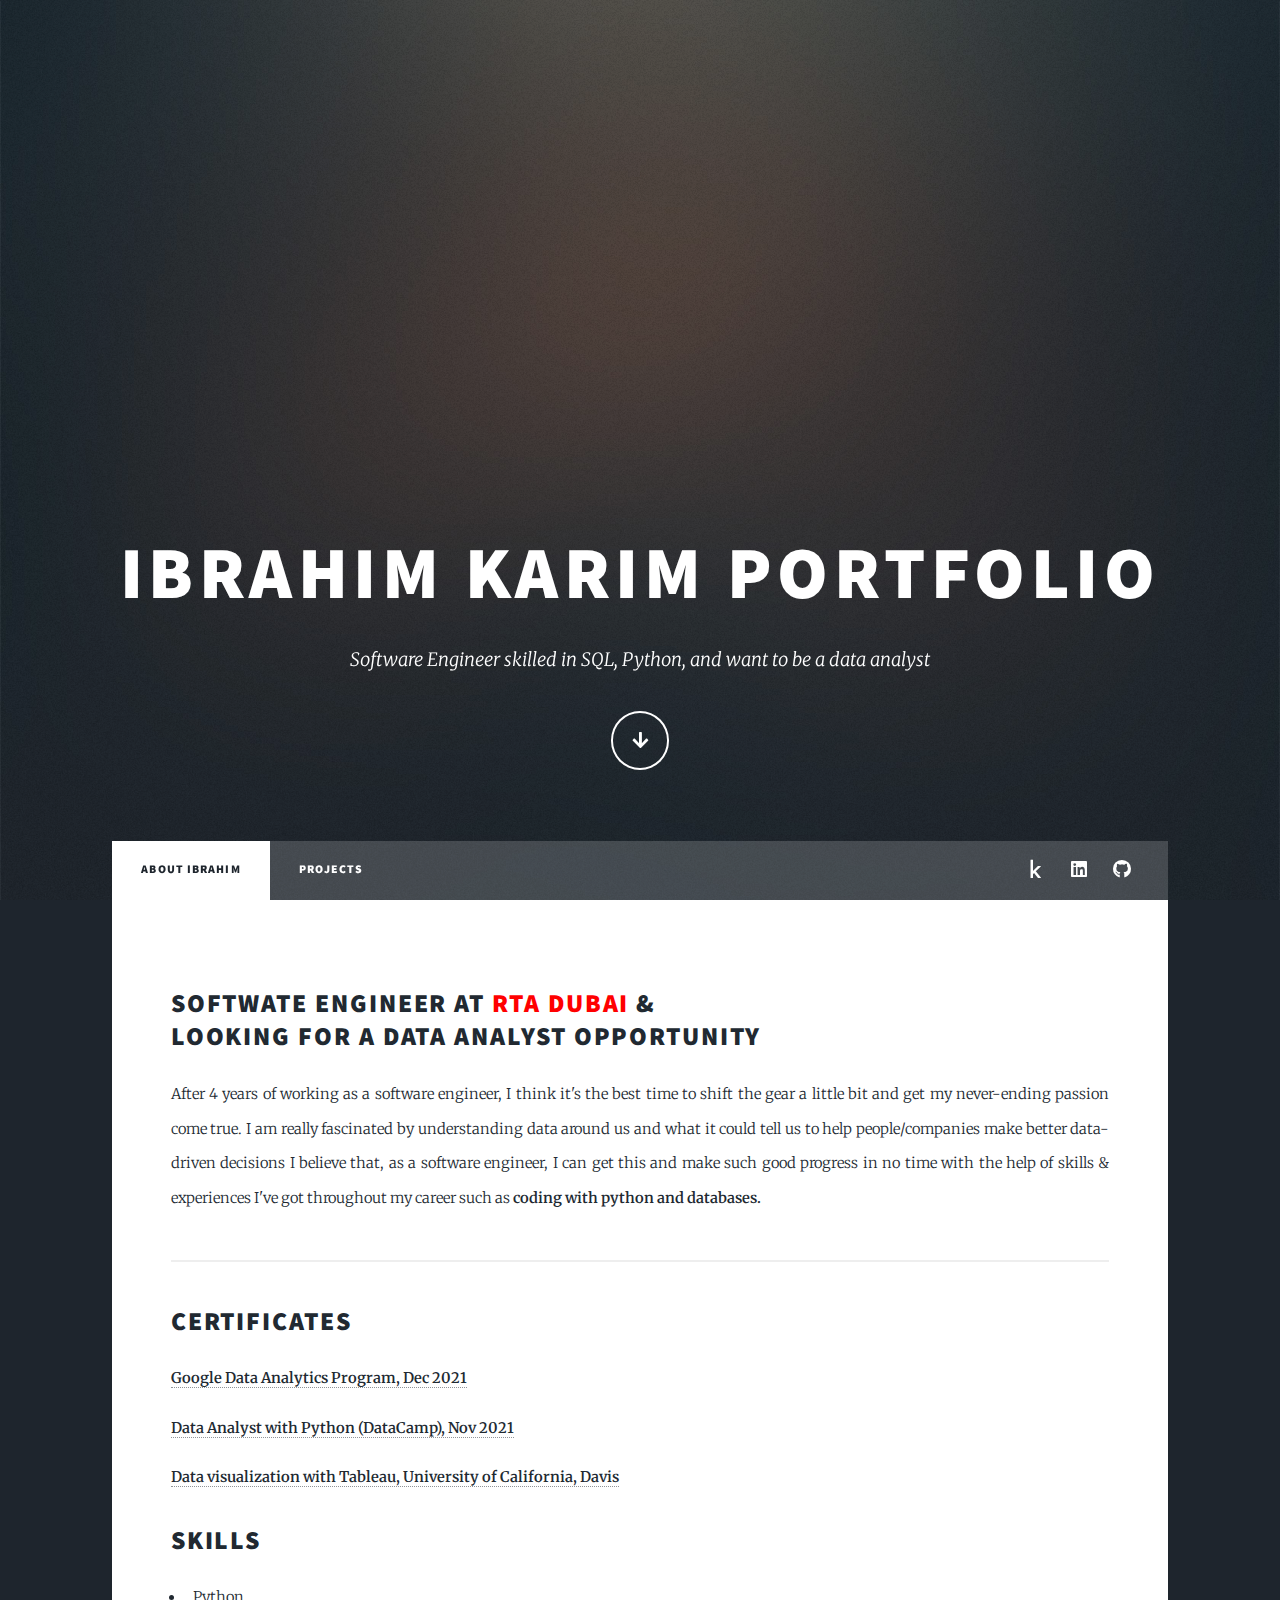
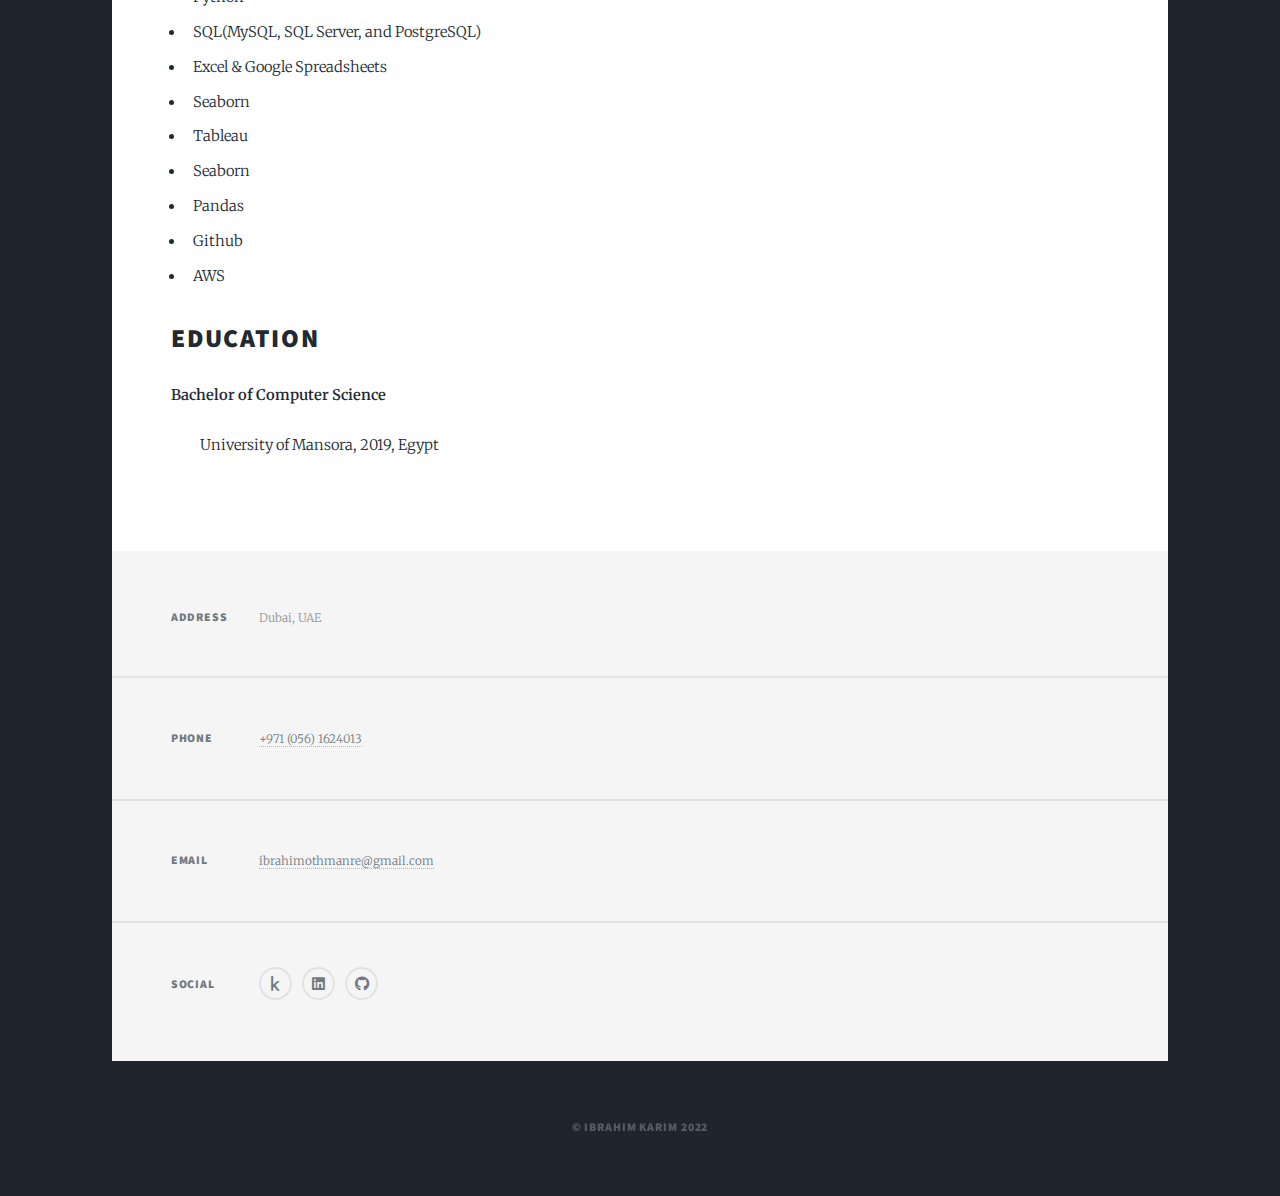
==== index.html @ af28c00c "Add files via upload" ====
<!DOCTYPE HTML>
<!--
	Massively by HTML5 UP
	html5up.net | @ajlkn
	Free for personal and commercial use under the CCA 3.0 license (html5up.net/license)
-->
<html>
	<head>
		<title>Ibrahim Karim Data Analyst</title>
		<meta charset="utf-8" />
		<meta name="viewport" content="width=device-width, initial-scale=1, user-scalable=no" />
		<link rel="stylesheet" href="assets/css/main.css" />
		<noscript><link rel="stylesheet" href="assets/css/noscript.css" /></noscript>
	</head>
	<body class="is-preload">

		<!-- Wrapper -->
			<div id="wrapper" class="fade-in">
				<!-- Intro -->
				<div id="intro">
					<h1>Ibrahim Karim Portfolio<br />
					</h1>
					<p>Software Engineer skilled in SQL, Python, and want to be a data analyst</p>
					<ul class="actions">
						<li><a href="#header" class="button icon solid solo fa-arrow-down scrolly">Continue</a></li>
					</ul>
				</div>
				<!-- Header -->
				<header id="header">
					<a href="index.html" class="logo">Ibrahim Karim Portfolio</a>
				</header>

				<!-- Nav -->
					<nav id="nav">
						<ul class="links">
							<li class="active"><a href="index.html">About Ibrahim</a></li>
							<li><a href="elements.html">Projects</a></li>
						</ul>
						<ul class="icons">
							<li><a href="https://www.kaggle.com/ibrahimothman/code" class="icon brands fa-kaggle" target="_blank"><span class="label">Kaggle</span></a></li>
							<li><a href="https://www.linkedin.com/in/ibrahim-karim-ibrahim" class="icon brands fa-linkedin" target="_blank"><span class="label">LinkedIn</span></a></li>
							<li><a href="https://www.github.com/ibrahimothman" class="icon brands fa-github" target="_blank"><span class="label">GitHub</span></a></li>
						</ul>
					</nav>

				<!-- Main -->
					<div id="main">

						<!-- Post -->
							<section class="post">
								<!-- <header class="major">
									<h1>Elements<br />
									Reference</h1>
								</header> -->

								<!-- Text stuff -->
									<h2>Softwate Engineer at <span style="color: red;">RTA Dubai</span> & <br/>looking for a data analyst opportunity</h2>
									<p>After 4 years of working as a software engineer, I think it's the best time to shift the gear a little bit and get my never-ending passion come true.
										I am really fascinated by understanding data around us and what it could tell us to help people/companies make better data-driven decisions
										I believe that, as a software engineer, I can get this and make such good progress in no time with the help of skills & experiences I've got throughout my career such as <b>coding with python and databases.</b></p>
									<hr />
									
									

								<!-- Lists -->
									<h2>Certificates</h2>
									<dl>
										<dt><a href="https://drive.google.com/file/d/14fw4VrXYaTwiymsh5HUPBWVeUcdtS1s3/view" target="_blanl"> Google Data Analytics Program, Dec 2021</a></dt>
										<!-- <dd>
											<p>Lorem ipsum dolor vestibulum ante ipsum primis in faucibus vestibulum. Blandit adipiscing eu felis iaculis volutpat ac adipiscing accumsan eu faucibus. Integer ac pellentesque praesent.</p>
										</dd> -->
										<dt><a href="https://drive.google.com/file/d/1yxGornVXGiUDwscvagWqGNbTj4uOHnWF/view" target="_blank">Data Analyst with Python (DataCamp), Nov 2021</a></dt>
										
										<dt><a href="https://www.coursera.org/account/accomplishments/specialization/9HDWVJTWFBWL" target="_blank">Data visualization with Tableau, University of California, Davis</a></dt>
										
									</dl>
									<h2>Skills</h2>
									<div class="row">
										<div class="col-6 col-12-small">

											<!-- <h3>Unordered</h3> -->
											<ul>
												<li>Python</li>
												<li>SQL(MySQL, SQL Server, and PostgreSQL)</li>
												<li>Excel & Google Spreadsheets</li>
												<li>Seaborn</li>
												<li>Tableau</li>
												<li>Seaborn</li>
												<li>Pandas</li>
												<li>Github</li>
												<li>AWS</li>

											</ul>

											<!-- <h3>Alternate</h3>
											<ul class="alt">
												<li>Dolor pulvinar etiam etiam.</li>
												<li>Sagittis adipiscing eleifend.</li>
												<li>Felis enim dolore viverra.</li>
												<li>Dolor pulvinar etiam etiam.</li>
											</ul> -->

										</div>
										<div class="col-6 col-12-small">

											<!-- <h3>Ordered</h3>
											<ol>
												<li>Dolor pulvinar etiam.</li>
												<li>Etiam vel felis at viverra.</li>
												<li>Felis enim feugiat magna.</li>
												<li>Etiam vel felis nullam.</li>
												<li>Felis enim et tempus.</li>
											</ol> -->

											<!-- <h3>Icons</h3>
											<ul class="icons">
												<li><a href="#" class="icon brands fa-twitter"><span class="label">Twitter</span></a></li>
												<li><a href="#" class="icon brands fa-facebook-f"><span class="label">Facebook</span></a></li>
												<li><a href="#" class="icon brands fa-instagram"><span class="label">Instagram</span></a></li>
												<li><a href="#" class="icon brands fa-github"><span class="label">Github</span></a></li>
												<li><a href="#" class="icon brands fa-dribbble"><span class="label">Dribbble</span></a></li>
											</ul>
											<ul class="icons alt">
												<li><a href="#" class="icon brands alt fa-twitter"><span class="label">Twitter</span></a></li>
												<li><a href="#" class="icon brands alt fa-facebook-f"><span class="label">Facebook</span></a></li>
												<li><a href="#" class="icon brands alt fa-instagram"><span class="label">Instagram</span></a></li>
												<li><a href="#" class="icon brands alt fa-github"><span class="label">Github</span></a></li>
												<li><a href="#" class="icon brands alt fa-dribbble"><span class="label">Dribbble</span></a></li>
											</ul> -->

										</div>
									</div>
									
									<h2>Education</h2>
									<dl>
										<dt>Bachelor of Computer Science</dt>
										<dd>
											<p>University of Mansora, 2019, Egypt</p>
										</dd>
										
										
									</dl>
									<!-- <h3>Actions</h3>
									<ul class="actions">
										<li><a href="#" class="button primary">Primary</a></li>
										<li><a href="#" class="button">Default</a></li>
									</ul>
									<ul class="actions small">
										<li><a href="#" class="button primary small">Small</a></li>
										<li><a href="#" class="button small">Small</a></li>
									</ul> -->
									<!-- <div class="row">
										<div class="col-6 col-12-small">
											<ul class="actions stacked">
												<li><a href="#" class="button primary">Default</a></li>
												<li><a href="#" class="button">Default</a></li>
											</ul>
										</div>
										<div class="col-6 col-12-small">
											<ul class="actions stacked">
												<li><a href="#" class="button primary small">Small</a></li>
												<li><a href="#" class="button small">Small</a></li>
											</ul>
										</div>
									</div> -->
									<!-- <div class="row">
										<div class="col-6 col-12-small">
											<ul class="actions stacked">
												<li><a href="#" class="button primary fit">Default</a></li>
												<li><a href="#" class="button fit">Default</a></li>
											</ul>
										</div>
										<div class="col-6 col-12-small">
											<ul class="actions stacked">
												<li><a href="#" class="button primary small fit">Small</a></li>
												<li><a href="#" class="button small fit">Small</a></li>
											</ul>
										</div>
									</div>

									<hr /> -->

								<!-- Blockquote -->
									<!-- <h2>Blockquote</h2>
									<blockquote>Fringilla nisl. Donec accumsan interdum nisi, quis tincidunt felis sagittis eget tempus euismod. Vestibulum ante ipsum primis in faucibus vestibulum. Blandit adipiscing eu felis iaculis volutpat ac adipiscing accumsan faucibus. Vestibulum ante ipsum primis in faucibus vestibulum. Blandit adipiscing eu felis.</blockquote>

									<hr /> -->

								<!-- Table -->
									<!-- <h2>Table</h2>

									<h3>Default</h3>
									<div class="table-wrapper">
										<table>
											<thead>
												<tr>
													<th>Name</th>
													<th>Description</th>
													<th>Price</th>
												</tr>
											</thead>
											<tbody>
												<tr>
													<td>Item 1</td>
													<td>Ante turpis integer aliquet porttitor.</td>
													<td>29.99</td>
												</tr>
												<tr>
													<td>Item 2</td>
													<td>Vis ac commodo adipiscing arcu aliquet.</td>
													<td>19.99</td>
												</tr>
												<tr>
													<td>Item 3</td>
													<td> Morbi faucibus arcu accumsan lorem.</td>
													<td>29.99</td>
												</tr>
												<tr>
													<td>Item 4</td>
													<td>Vitae integer tempus condimentum.</td>
													<td>19.99</td>
												</tr>
												<tr>
													<td>Item 5</td>
													<td>Ante turpis integer aliquet porttitor.</td>
													<td>29.99</td>
												</tr>
											</tbody>
											<tfoot>
												<tr>
													<td colspan="2"></td>
													<td>100.00</td>
												</tr>
											</tfoot>
										</table>
									</div> -->

									<!-- <h3>Alternate</h3>
									<div class="table-wrapper">
										<table class="alt">
											<thead>
												<tr>
													<th>Name</th>
													<th>Description</th>
													<th>Price</th>
												</tr>
											</thead>
											<tbody>
												<tr>
													<td>Item 1</td>
													<td>Ante turpis integer aliquet porttitor.</td>
													<td>29.99</td>
												</tr>
												<tr>
													<td>Item 2</td>
													<td>Vis ac commodo adipiscing arcu aliquet.</td>
													<td>19.99</td>
												</tr>
												<tr>
													<td>Item 3</td>
													<td> Morbi faucibus arcu accumsan lorem.</td>
													<td>29.99</td>
												</tr>
												<tr>
													<td>Item 4</td>
													<td>Vitae integer tempus condimentum.</td>
													<td>19.99</td>
												</tr>
												<tr>
													<td>Item 5</td>
													<td>Ante turpis integer aliquet porttitor.</td>
													<td>29.99</td>
												</tr>
											</tbody>
											<tfoot>
												<tr>
													<td colspan="2"></td>
													<td>100.00</td>
												</tr>
											</tfoot>
										</table>
									</div>

									<hr /> -->

								<!-- Buttons -->
									<!-- <h2>Buttons</h2>
									<ul class="actions">
										<li><a href="#" class="button primary">Primary</a></li>
										<li><a href="#" class="button">Default</a></li>
									</ul>
									<ul class="actions">
										<li><a href="#" class="button primary large">Large</a></li>
										<li><a href="#" class="button">Default</a></li>
										<li><a href="#" class="button small">Small</a></li>
									</ul>
									<ul class="actions fit">
										<li><a href="#" class="button primary fit">Fit</a></li>
										<li><a href="#" class="button fit">Fit</a></li>
									</ul>
									<ul class="actions fit small">
										<li><a href="#" class="button primary fit small">Fit + Small</a></li>
										<li><a href="#" class="button fit small">Fit + Small</a></li>
									</ul>
									<ul class="actions">
										<li><a href="#" class="button primary icon solid fa-search">Icon</a></li>
										<li><a href="#" class="button icon solid fa-download">Icon</a></li>
									</ul>
									<ul class="actions">
										<li><span class="button primary disabled">Primary</span></li>
										<li><span class="button disabled">Default</span></li>
									</ul>

									<hr /> -->

								<!-- Box -->
									<!-- <h2>Box</h2>
									<div class="box">
										<p>Felis sagittis eget tempus primis in faucibus vestibulum. Blandit adipiscing eu felis iaculis volutpat ac adipiscing accumsan eu faucibus. Integer ac pellentesque praesent tincidunt felis sagittis eget. tempus euismod. Magna sed etiam ante ipsum primis in faucibus vestibulum. Blandit adipiscing eu ipsum primis in faucibus vestibulum. Blandit adipiscing eu felis iaculis volutpat ac adipiscing accumsan eu faucibus lorem ipsum dolor sit amet nullam. Integer ac pellentesque praesent tincidunt felis sagittis eget. tempus euismod. Vestibulum ante ipsum primis sagittis eget. tempus euismod. Vestibulum ante ipsum primis in faucibus vestibulum. Blandit adipiscing eu felis iaculis volutpat ac adipiscing accumsan eu faucibus. Integer ac pellentesque praesent tincidunt felis sagittis eget. tempus euismod. Vestibulum ante ipsum primis in faucibus vestibulum. Blandit adipiscing eu felis iaculis volutpat ac adipiscing accumsan eu faucibus. Integer ac pellentesque praesent. Vestibulum ante ipsum primis in faucibus magna blandit adipiscing eu felis iaculis volutpat lorem ipsum dolor.</p>
									</div>

									<hr /> -->

								<!-- Preformatted Code -->


							</section>

					</div>

				<!-- Footer -->
				<footer id="footer">
						
					<section class="split contact">
						<section class="alt">
							<h3>Address</h3>
							<p>Dubai, UAE<br />
							</p>
						</section>
						<section>
							<h3>Phone</h3>
							<p><a href="tel:+9710561624013">+971 (056) 1624013</a></p>
						</section>
						<section>
							<h3>Email</h3>
							<p><a href="mailto:ibrahimothmanre@gmail.com">ibrahimothmanre@gmail.com</a></p>
						</section>
						<section>
							<h3>Social</h3>
							<ul class="icons alt">
								<li><a href="https://www.kaggle.com/ibrahimothman/code" class="icon brands alt fa-kaggle" target="_blank"><span class="label">Kaggle</span></a></li>
								<li><a href="https://www.linkedin.com/in/ibrahim-karim-ibrahim" class="icon brands alt fa-linkedin" target="_blank"><span class="label">LinkedIn</span></a></li>
								<li><a href="https://www.github.com/ibrahimothman" class="icon brands alt fa-github" target="_blank"><span class="label">GitHub</span></a></li>
							
							</ul>
						</section>
					</section>
				</footer>

				<!-- Copyright -->
				<div id="copyright">
					<ul><li>&copy; Ibrahim Karim 2022</li></ul>
				</div>

			</div>

		<!-- Scripts -->
		<script src="assets/js/jquery.min.js"></script>
		<script src="assets/js/jquery.scrollex.min.js"></script>
		<script src="assets/js/jquery.scrolly.min.js"></script>
		<script src="assets/js/browser.min.js"></script>
		<script src="assets/js/breakpoints.min.js"></script>
		<script src="assets/js/util.js"></script>
		<script src="assets/js/main.js"></script>

	</body>
</html>
---- assets/css/main.css ----
@import url(fontawesome-all.min.css);
@import url("https://fonts.googleapis.com/css?family=Merriweather:300,700,300italic,700italic|Source+Sans+Pro:900");

/*
	Massively by HTML5 UP
	html5up.net | @ajlkn
	Free for personal and commercial use under the CCA 3.0 license (html5up.net/license)
*/

html, body, div, span, applet, object,
iframe, h1, h2, h3, h4, h5, h6, p, blockquote,
pre, a, abbr, acronym, address, big, cite,
code, del, dfn, em, img, ins, kbd, q, s, samp,
small, strike, strong, sub, sup, tt, var, b,
u, i, center, dl, dt, dd, ol, ul, li, fieldset,
form, label, legend, table, caption, tbody,
tfoot, thead, tr, th, td, article, aside,
canvas, details, embed, figure, figcaption,
footer, header, hgroup, menu, nav, output, ruby,
section, summary, time, mark, audio, video {
	margin: 0;
	padding: 0;
	border: 0;
	font-size: 100%;
	font: inherit;
	vertical-align: baseline;}

article, aside, details, figcaption, figure,
footer, header, hgroup, menu, nav, section {
	display: block;}

body {
	line-height: 1;
}

ol, ul {
	list-style: none;
}

blockquote, q {
	quotes: none;
}

	blockquote:before, blockquote:after, q:before, q:after {
		content: '';
		content: none;
	}

table {
	border-collapse: collapse;
	border-spacing: 0;
}

body {
	-webkit-text-size-adjust: none;
}

mark {
	background-color: transparent;
	color: inherit;
}

input::-moz-focus-inner {
	border: 0;
	padding: 0;
}

input, select, textarea {
	-moz-appearance: none;
	-webkit-appearance: none;
	-ms-appearance: none;
	appearance: none;
}

/* Basic */

	@-ms-viewport {
		width: device-width;
	}

	body {
		-ms-overflow-style: scrollbar;
	}

	@media screen and (max-width: 480px) {

		html, body {
			min-width: 320px;
		}

	}

	html {
		box-sizing: border-box;
	}

	*, *:before, *:after {
		box-sizing: inherit;
	}

	body {
		background-color: #1e252d;
	}

		body.is-preload *, body.is-preload *:before, body.is-preload *:after {
			-moz-animation: none !important;
			-webkit-animation: none !important;
			-ms-animation: none !important;
			animation: none !important;
			-moz-transition: none !important;
			-webkit-transition: none !important;
			-ms-transition: none !important;
			transition: none !important;
		}

/* Type */

	html {
		font-size: 16pt;
	}

		@media screen and (max-width: 1680px) {

			html {
				font-size: 12pt;
			}

		}

		@media screen and (max-width: 1280px) {

			html {
				font-size: 11pt;
			}

		}

		@media screen and (max-width: 360px) {

			html {
				font-size: 10pt;
			}

		}

	body {
		color: #212931;
	}

	body, input, select, textarea {
		font-family: "Merriweather", Georgia, serif;
		font-weight: 300;
		font-size: 1rem;
		line-height: 2.375;
	}

	a {
		-moz-transition: color 0.2s ease-in-out, background-color 0.2s ease-in-out, border-color 0.2s ease-in-out, box-shadow 0.2s ease-in-out;
		-webkit-transition: color 0.2s ease-in-out, background-color 0.2s ease-in-out, border-color 0.2s ease-in-out, box-shadow 0.2s ease-in-out;
		-ms-transition: color 0.2s ease-in-out, background-color 0.2s ease-in-out, border-color 0.2s ease-in-out, box-shadow 0.2s ease-in-out;
		transition: color 0.2s ease-in-out, background-color 0.2s ease-in-out, border-color 0.2s ease-in-out, box-shadow 0.2s ease-in-out;
		border-bottom: dotted 1px;
		text-decoration: none;
	}

		a:hover {
			border-bottom-color: transparent;
		}

	strong, b {
		font-weight: 600;
	}

	em, i {
		font-style: italic;
	}

	p {
		text-align: justify;
		margin: 0 0 2rem 0;
	}

	h1, h2, h3, h4, h5, h6 {
		font-family: "Source Sans Pro", Helvetica, sans-serif;
		font-weight: 900;
		line-height: 1.5;
		letter-spacing: 0.075em;
		text-transform: uppercase;
		margin: 0 0 1rem 0;
	}

		h1 a, h2 a, h3 a, h4 a, h5 a, h6 a {
			border-bottom: 0;
			color: inherit;
			text-decoration: none;
		}

	h1 {
		font-size: 4rem;
		line-height: 1.1;
		margin: 0 0 2rem 0;
	}

	h2 {
		font-size: 1.75rem;
		line-height: 1.3;
		margin: 0 0 1.5rem 0;
	}

	h3 {
		font-size: 1.25rem;
		margin: 0 0 1.5rem 0;
	}

	h4 {
		font-size: 1rem;
	}

	h5 {
		font-size: 0.9rem;
	}

	h6 {
		font-size: 0.8rem;
	}

	sub {
		font-size: 0.8rem;
		position: relative;
		top: 0.5rem;
	}

	sup {
		font-size: 0.8rem;
		position: relative;
		top: -0.5rem;
	}

	blockquote {
		border-left: solid 4px;
		font-style: italic;
		margin: 0 0 2rem 0;
		padding: 0.5rem 0 0.5rem 2rem;
	}

	code {
		border: solid 2px;
		font-family: "Courier New", monospace;
		font-size: 0.9rem;
		margin: 0 0.25rem;
		padding: 0.25rem 0.65rem;
	}

	pre {
		-webkit-overflow-scrolling: touch;
		font-family: "Courier New", monospace;
		font-size: 0.9rem;
		margin: 0 0 2rem 0;
	}

		pre code {
			display: block;
			line-height: 1.75;
			padding: 1rem 1.5rem;
			overflow-x: auto;
		}

	hr {
		border: 0;
		border-bottom: solid 2px;
		margin: 3rem 0;
	}

		hr.major {
			margin: 5rem 0;
		}

	.align-left {
		text-align: left;
	}

	.align-center {
		text-align: center;
	}

	.align-right {
		text-align: right;
	}

	input, select, textarea {
		color: #212931;
	}

	a {
		color: #212931;
		border-bottom-color: rgba(33, 41, 49, 0.5);
	}

		a:hover {
			border-bottom-color: transparent;
			color: #18bfef !important;
		}

	strong, b {
		color: #212931;
	}

	h1, h2, h3, h4, h5, h6 {
		color: #212931;
	}

	blockquote {
		border-left-color: #eeeeee;
	}

	code {
		background: rgba(220, 220, 220, 0.25);
		border-color: #eeeeee;
	}

	hr {
		border-bottom-color: #eeeeee;
	}

/* Row */

	.row {
		display: flex;
		flex-wrap: wrap;
		box-sizing: border-box;
		align-items: stretch;
	}

		.row > * {
			box-sizing: border-box;
		}

		.row.gtr-uniform > * > :last-child {
			margin-bottom: 0;
		}

		.row.aln-left {
			justify-content: flex-start;
		}

		.row.aln-center {
			justify-content: center;
		}

		.row.aln-right {
			justify-content: flex-end;
		}

		.row.aln-top {
			align-items: flex-start;
		}

		.row.aln-middle {
			align-items: center;
		}

		.row.aln-bottom {
			align-items: flex-end;
		}

		.row > .imp {
			order: -1;
		}

		.row > .col-1 {
			width: 8.33333%;
		}

		.row > .off-1 {
			margin-left: 8.33333%;
		}

		.row > .col-2 {
			width: 16.66667%;
		}

		.row > .off-2 {
			margin-left: 16.66667%;
		}

		.row > .col-3 {
			width: 25%;
		}

		.row > .off-3 {
			margin-left: 25%;
		}

		.row > .col-4 {
			width: 33.33333%;
		}

		.row > .off-4 {
			margin-left: 33.33333%;
		}

		.row > .col-5 {
			width: 41.66667%;
		}

		.row > .off-5 {
			margin-left: 41.66667%;
		}

		.row > .col-6 {
			width: 50%;
		}

		.row > .off-6 {
			margin-left: 50%;
		}

		.row > .col-7 {
			width: 58.33333%;
		}

		.row > .off-7 {
			margin-left: 58.33333%;
		}

		.row > .col-8 {
			width: 66.66667%;
		}

		.row > .off-8 {
			margin-left: 66.66667%;
		}

		.row > .col-9 {
			width: 75%;
		}

		.row > .off-9 {
			margin-left: 75%;
		}

		.row > .col-10 {
			width: 83.33333%;
		}

		.row > .off-10 {
			margin-left: 83.33333%;
		}

		.row > .col-11 {
			width: 91.66667%;
		}

		.row > .off-11 {
			margin-left: 91.66667%;
		}

		.row > .col-12 {
			width: 100%;
		}

		.row > .off-12 {
			margin-left: 100%;
		}

		.row.gtr-0 {
			margin-top: 0;
			margin-left: 0rem;
		}

			.row.gtr-0 > * {
				padding: 0 0 0 0rem;
			}

			.row.gtr-0.gtr-uniform {
				margin-top: 0rem;
			}

				.row.gtr-0.gtr-uniform > * {
					padding-top: 0rem;
				}

		.row.gtr-25 {
			margin-top: 0;
			margin-left: -0.375rem;
		}

			.row.gtr-25 > * {
				padding: 0 0 0 0.375rem;
			}

			.row.gtr-25.gtr-uniform {
				margin-top: -0.375rem;
			}

				.row.gtr-25.gtr-uniform > * {
					padding-top: 0.375rem;
				}

		.row.gtr-50 {
			margin-top: 0;
			margin-left: -0.75rem;
		}

			.row.gtr-50 > * {
				padding: 0 0 0 0.75rem;
			}

			.row.gtr-50.gtr-uniform {
				margin-top: -0.75rem;
			}

				.row.gtr-50.gtr-uniform > * {
					padding-top: 0.75rem;
				}

		.row {
			margin-top: 0;
			margin-left: -1.5rem;
		}

			.row > * {
				padding: 0 0 0 1.5rem;
			}

			.row.gtr-uniform {
				margin-top: -1.5rem;
			}

				.row.gtr-uniform > * {
					padding-top: 1.5rem;
				}

		.row.gtr-150 {
			margin-top: 0;
			margin-left: -2.25rem;
		}

			.row.gtr-150 > * {
				padding: 0 0 0 2.25rem;
			}

			.row.gtr-150.gtr-uniform {
				margin-top: -2.25rem;
			}

				.row.gtr-150.gtr-uniform > * {
					padding-top: 2.25rem;
				}

		.row.gtr-200 {
			margin-top: 0;
			margin-left: -3rem;
		}

			.row.gtr-200 > * {
				padding: 0 0 0 3rem;
			}

			.row.gtr-200.gtr-uniform {
				margin-top: -3rem;
			}

				.row.gtr-200.gtr-uniform > * {
					padding-top: 3rem;
				}

		@media screen and (max-width: 1680px) {

			.row {
				display: flex;
				flex-wrap: wrap;
				box-sizing: border-box;
				align-items: stretch;
			}

				.row > * {
					box-sizing: border-box;
				}

				.row.gtr-uniform > * > :last-child {
					margin-bottom: 0;
				}

				.row.aln-left {
					justify-content: flex-start;
				}

				.row.aln-center {
					justify-content: center;
				}

				.row.aln-right {
					justify-content: flex-end;
				}

				.row.aln-top {
					align-items: flex-start;
				}

				.row.aln-middle {
					align-items: center;
				}

				.row.aln-bottom {
					align-items: flex-end;
				}

				.row > .imp-xlarge {
					order: -1;
				}

				.row > .col-1-xlarge {
					width: 8.33333%;
				}

				.row > .off-1-xlarge {
					margin-left: 8.33333%;
				}

				.row > .col-2-xlarge {
					width: 16.66667%;
				}

				.row > .off-2-xlarge {
					margin-left: 16.66667%;
				}

				.row > .col-3-xlarge {
					width: 25%;
				}

				.row > .off-3-xlarge {
					margin-left: 25%;
				}

				.row > .col-4-xlarge {
					width: 33.33333%;
				}

				.row > .off-4-xlarge {
					margin-left: 33.33333%;
				}

				.row > .col-5-xlarge {
					width: 41.66667%;
				}

				.row > .off-5-xlarge {
					margin-left: 41.66667%;
				}

				.row > .col-6-xlarge {
					width: 50%;
				}

				.row > .off-6-xlarge {
					margin-left: 50%;
				}

				.row > .col-7-xlarge {
					width: 58.33333%;
				}

				.row > .off-7-xlarge {
					margin-left: 58.33333%;
				}

				.row > .col-8-xlarge {
					width: 66.66667%;
				}

				.row > .off-8-xlarge {
					margin-left: 66.66667%;
				}

				.row > .col-9-xlarge {
					width: 75%;
				}

				.row > .off-9-xlarge {
					margin-left: 75%;
				}

				.row > .col-10-xlarge {
					width: 83.33333%;
				}

				.row > .off-10-xlarge {
					margin-left: 83.33333%;
				}

				.row > .col-11-xlarge {
					width: 91.66667%;
				}

				.row > .off-11-xlarge {
					margin-left: 91.66667%;
				}

				.row > .col-12-xlarge {
					width: 100%;
				}

				.row > .off-12-xlarge {
					margin-left: 100%;
				}

				.row.gtr-0 {
					margin-top: 0;
					margin-left: 0rem;
				}

					.row.gtr-0 > * {
						padding: 0 0 0 0rem;
					}

					.row.gtr-0.gtr-uniform {
						margin-top: 0rem;
					}

						.row.gtr-0.gtr-uniform > * {
							padding-top: 0rem;
						}

				.row.gtr-25 {
					margin-top: 0;
					margin-left: -0.375rem;
				}

					.row.gtr-25 > * {
						padding: 0 0 0 0.375rem;
					}

					.row.gtr-25.gtr-uniform {
						margin-top: -0.375rem;
					}

						.row.gtr-25.gtr-uniform > * {
							padding-top: 0.375rem;
						}

				.row.gtr-50 {
					margin-top: 0;
					margin-left: -0.75rem;
				}

					.row.gtr-50 > * {
						padding: 0 0 0 0.75rem;
					}

					.row.gtr-50.gtr-uniform {
						margin-top: -0.75rem;
					}

						.row.gtr-50.gtr-uniform > * {
							padding-top: 0.75rem;
						}

				.row {
					margin-top: 0;
					margin-left: -1.5rem;
				}

					.row > * {
						padding: 0 0 0 1.5rem;
					}

					.row.gtr-uniform {
						margin-top: -1.5rem;
					}

						.row.gtr-uniform > * {
							padding-top: 1.5rem;
						}

				.row.gtr-150 {
					margin-top: 0;
					margin-left: -2.25rem;
				}

					.row.gtr-150 > * {
						padding: 0 0 0 2.25rem;
					}

					.row.gtr-150.gtr-uniform {
						margin-top: -2.25rem;
					}

						.row.gtr-150.gtr-uniform > * {
							padding-top: 2.25rem;
						}

				.row.gtr-200 {
					margin-top: 0;
					margin-left: -3rem;
				}

					.row.gtr-200 > * {
						padding: 0 0 0 3rem;
					}

					.row.gtr-200.gtr-uniform {
						margin-top: -3rem;
					}

						.row.gtr-200.gtr-uniform > * {
							padding-top: 3rem;
						}

		}

		@media screen and (max-width: 1280px) {

			.row {
				display: flex;
				flex-wrap: wrap;
				box-sizing: border-box;
				align-items: stretch;
			}

				.row > * {
					box-sizing: border-box;
				}

				.row.gtr-uniform > * > :last-child {
					margin-bottom: 0;
				}

				.row.aln-left {
					justify-content: flex-start;
				}

				.row.aln-center {
					justify-content: center;
				}

				.row.aln-right {
					justify-content: flex-end;
				}

				.row.aln-top {
					align-items: flex-start;
				}

				.row.aln-middle {
					align-items: center;
				}

				.row.aln-bottom {
					align-items: flex-end;
				}

				.row > .imp-large {
					order: -1;
				}

				.row > .col-1-large {
					width: 8.33333%;
				}

				.row > .off-1-large {
					margin-left: 8.33333%;
				}

				.row > .col-2-large {
					width: 16.66667%;
				}

				.row > .off-2-large {
					margin-left: 16.66667%;
				}

				.row > .col-3-large {
					width: 25%;
				}

				.row > .off-3-large {
					margin-left: 25%;
				}

				.row > .col-4-large {
					width: 33.33333%;
				}

				.row > .off-4-large {
					margin-left: 33.33333%;
				}

				.row > .col-5-large {
					width: 41.66667%;
				}

				.row > .off-5-large {
					margin-left: 41.66667%;
				}

				.row > .col-6-large {
					width: 50%;
				}

				.row > .off-6-large {
					margin-left: 50%;
				}

				.row > .col-7-large {
					width: 58.33333%;
				}

				.row > .off-7-large {
					margin-left: 58.33333%;
				}

				.row > .col-8-large {
					width: 66.66667%;
				}

				.row > .off-8-large {
					margin-left: 66.66667%;
				}

				.row > .col-9-large {
					width: 75%;
				}

				.row > .off-9-large {
					margin-left: 75%;
				}

				.row > .col-10-large {
					width: 83.33333%;
				}

				.row > .off-10-large {
					margin-left: 83.33333%;
				}

				.row > .col-11-large {
					width: 91.66667%;
				}

				.row > .off-11-large {
					margin-left: 91.66667%;
				}

				.row > .col-12-large {
					width: 100%;
				}

				.row > .off-12-large {
					margin-left: 100%;
				}

				.row.gtr-0 {
					margin-top: 0;
					margin-left: 0rem;
				}

					.row.gtr-0 > * {
						padding: 0 0 0 0rem;
					}

					.row.gtr-0.gtr-uniform {
						margin-top: 0rem;
					}

						.row.gtr-0.gtr-uniform > * {
							padding-top: 0rem;
						}

				.row.gtr-25 {
					margin-top: 0;
					margin-left: -0.375rem;
				}

					.row.gtr-25 > * {
						padding: 0 0 0 0.375rem;
					}

					.row.gtr-25.gtr-uniform {
						margin-top: -0.375rem;
					}

						.row.gtr-25.gtr-uniform > * {
							padding-top: 0.375rem;
						}

				.row.gtr-50 {
					margin-top: 0;
					margin-left: -0.75rem;
				}

					.row.gtr-50 > * {
						padding: 0 0 0 0.75rem;
					}

					.row.gtr-50.gtr-uniform {
						margin-top: -0.75rem;
					}

						.row.gtr-50.gtr-uniform > * {
							padding-top: 0.75rem;
						}

				.row {
					margin-top: 0;
					margin-left: -1.5rem;
				}

					.row > * {
						padding: 0 0 0 1.5rem;
					}

					.row.gtr-uniform {
						margin-top: -1.5rem;
					}

						.row.gtr-uniform > * {
							padding-top: 1.5rem;
						}

				.row.gtr-150 {
					margin-top: 0;
					margin-left: -2.25rem;
				}

					.row.gtr-150 > * {
						padding: 0 0 0 2.25rem;
					}

					.row.gtr-150.gtr-uniform {
						margin-top: -2.25rem;
					}

						.row.gtr-150.gtr-uniform > * {
							padding-top: 2.25rem;
						}

				.row.gtr-200 {
					margin-top: 0;
					margin-left: -3rem;
				}

					.row.gtr-200 > * {
						padding: 0 0 0 3rem;
					}

					.row.gtr-200.gtr-uniform {
						margin-top: -3rem;
					}

						.row.gtr-200.gtr-uniform > * {
							padding-top: 3rem;
						}

		}

		@media screen and (max-width: 980px) {

			.row {
				display: flex;
				flex-wrap: wrap;
				box-sizing: border-box;
				align-items: stretch;
			}

				.row > * {
					box-sizing: border-box;
				}

				.row.gtr-uniform > * > :last-child {
					margin-bottom: 0;
				}

				.row.aln-left {
					justify-content: flex-start;
				}

				.row.aln-center {
					justify-content: center;
				}

				.row.aln-right {
					justify-content: flex-end;
				}

				.row.aln-top {
					align-items: flex-start;
				}

				.row.aln-middle {
					align-items: center;
				}

				.row.aln-bottom {
					align-items: flex-end;
				}

				.row > .imp-medium {
					order: -1;
				}

				.row > .col-1-medium {
					width: 8.33333%;
				}

				.row > .off-1-medium {
					margin-left: 8.33333%;
				}

				.row > .col-2-medium {
					width: 16.66667%;
				}

				.row > .off-2-medium {
					margin-left: 16.66667%;
				}

				.row > .col-3-medium {
					width: 25%;
				}

				.row > .off-3-medium {
					margin-left: 25%;
				}

				.row > .col-4-medium {
					width: 33.33333%;
				}

				.row > .off-4-medium {
					margin-left: 33.33333%;
				}

				.row > .col-5-medium {
					width: 41.66667%;
				}

				.row > .off-5-medium {
					margin-left: 41.66667%;
				}

				.row > .col-6-medium {
					width: 50%;
				}

				.row > .off-6-medium {
					margin-left: 50%;
				}

				.row > .col-7-medium {
					width: 58.33333%;
				}

				.row > .off-7-medium {
					margin-left: 58.33333%;
				}

				.row > .col-8-medium {
					width: 66.66667%;
				}

				.row > .off-8-medium {
					margin-left: 66.66667%;
				}

				.row > .col-9-medium {
					width: 75%;
				}

				.row > .off-9-medium {
					margin-left: 75%;
				}

				.row > .col-10-medium {
					width: 83.33333%;
				}

				.row > .off-10-medium {
					margin-left: 83.33333%;
				}

				.row > .col-11-medium {
					width: 91.66667%;
				}

				.row > .off-11-medium {
					margin-left: 91.66667%;
				}

				.row > .col-12-medium {
					width: 100%;
				}

				.row > .off-12-medium {
					margin-left: 100%;
				}

				.row.gtr-0 {
					margin-top: 0;
					margin-left: 0rem;
				}

					.row.gtr-0 > * {
						padding: 0 0 0 0rem;
					}

					.row.gtr-0.gtr-uniform {
						margin-top: 0rem;
					}

						.row.gtr-0.gtr-uniform > * {
							padding-top: 0rem;
						}

				.row.gtr-25 {
					margin-top: 0;
					margin-left: -0.375rem;
				}

					.row.gtr-25 > * {
						padding: 0 0 0 0.375rem;
					}

					.row.gtr-25.gtr-uniform {
						margin-top: -0.375rem;
					}

						.row.gtr-25.gtr-uniform > * {
							padding-top: 0.375rem;
						}

				.row.gtr-50 {
					margin-top: 0;
					margin-left: -0.75rem;
				}

					.row.gtr-50 > * {
						padding: 0 0 0 0.75rem;
					}

					.row.gtr-50.gtr-uniform {
						margin-top: -0.75rem;
					}

						.row.gtr-50.gtr-uniform > * {
							padding-top: 0.75rem;
						}

				.row {
					margin-top: 0;
					margin-left: -1.5rem;
				}

					.row > * {
						padding: 0 0 0 1.5rem;
					}

					.row.gtr-uniform {
						margin-top: -1.5rem;
					}

						.row.gtr-uniform > * {
							padding-top: 1.5rem;
						}

				.row.gtr-150 {
					margin-top: 0;
					margin-left: -2.25rem;
				}

					.row.gtr-150 > * {
						padding: 0 0 0 2.25rem;
					}

					.row.gtr-150.gtr-uniform {
						margin-top: -2.25rem;
					}

						.row.gtr-150.gtr-uniform > * {
							padding-top: 2.25rem;
						}

				.row.gtr-200 {
					margin-top: 0;
					margin-left: -3rem;
				}

					.row.gtr-200 > * {
						padding: 0 0 0 3rem;
					}

					.row.gtr-200.gtr-uniform {
						margin-top: -3rem;
					}

						.row.gtr-200.gtr-uniform > * {
							padding-top: 3rem;
						}

		}

		@media screen and (max-width: 736px) {

			.row {
				display: flex;
				flex-wrap: wrap;
				box-sizing: border-box;
				align-items: stretch;
			}

				.row > * {
					box-sizing: border-box;
				}

				.row.gtr-uniform > * > :last-child {
					margin-bottom: 0;
				}

				.row.aln-left {
					justify-content: flex-start;
				}

				.row.aln-center {
					justify-content: center;
				}

				.row.aln-right {
					justify-content: flex-end;
				}

				.row.aln-top {
					align-items: flex-start;
				}

				.row.aln-middle {
					align-items: center;
				}

				.row.aln-bottom {
					align-items: flex-end;
				}

				.row > .imp-small {
					order: -1;
				}

				.row > .col-1-small {
					width: 8.33333%;
				}

				.row > .off-1-small {
					margin-left: 8.33333%;
				}

				.row > .col-2-small {
					width: 16.66667%;
				}

				.row > .off-2-small {
					margin-left: 16.66667%;
				}

				.row > .col-3-small {
					width: 25%;
				}

				.row > .off-3-small {
					margin-left: 25%;
				}

				.row > .col-4-small {
					width: 33.33333%;
				}

				.row > .off-4-small {
					margin-left: 33.33333%;
				}

				.row > .col-5-small {
					width: 41.66667%;
				}

				.row > .off-5-small {
					margin-left: 41.66667%;
				}

				.row > .col-6-small {
					width: 50%;
				}

				.row > .off-6-small {
					margin-left: 50%;
				}

				.row > .col-7-small {
					width: 58.33333%;
				}

				.row > .off-7-small {
					margin-left: 58.33333%;
				}

				.row > .col-8-small {
					width: 66.66667%;
				}

				.row > .off-8-small {
					margin-left: 66.66667%;
				}

				.row > .col-9-small {
					width: 75%;
				}

				.row > .off-9-small {
					margin-left: 75%;
				}

				.row > .col-10-small {
					width: 83.33333%;
				}

				.row > .off-10-small {
					margin-left: 83.33333%;
				}

				.row > .col-11-small {
					width: 91.66667%;
				}

				.row > .off-11-small {
					margin-left: 91.66667%;
				}

				.row > .col-12-small {
					width: 100%;
				}

				.row > .off-12-small {
					margin-left: 100%;
				}

				.row.gtr-0 {
					margin-top: 0;
					margin-left: 0rem;
				}

					.row.gtr-0 > * {
						padding: 0 0 0 0rem;
					}

					.row.gtr-0.gtr-uniform {
						margin-top: 0rem;
					}

						.row.gtr-0.gtr-uniform > * {
							padding-top: 0rem;
						}

				.row.gtr-25 {
					margin-top: 0;
					margin-left: -0.375rem;
				}

					.row.gtr-25 > * {
						padding: 0 0 0 0.375rem;
					}

					.row.gtr-25.gtr-uniform {
						margin-top: -0.375rem;
					}

						.row.gtr-25.gtr-uniform > * {
							padding-top: 0.375rem;
						}

				.row.gtr-50 {
					margin-top: 0;
					margin-left: -0.75rem;
				}

					.row.gtr-50 > * {
						padding: 0 0 0 0.75rem;
					}

					.row.gtr-50.gtr-uniform {
						margin-top: -0.75rem;
					}

						.row.gtr-50.gtr-uniform > * {
							padding-top: 0.75rem;
						}

				.row {
					margin-top: 0;
					margin-left: -1.5rem;
				}

					.row > * {
						padding: 0 0 0 1.5rem;
					}

					.row.gtr-uniform {
						margin-top: -1.5rem;
					}

						.row.gtr-uniform > * {
							padding-top: 1.5rem;
						}

				.row.gtr-150 {
					margin-top: 0;
					margin-left: -2.25rem;
				}

					.row.gtr-150 > * {
						padding: 0 0 0 2.25rem;
					}

					.row.gtr-150.gtr-uniform {
						margin-top: -2.25rem;
					}

						.row.gtr-150.gtr-uniform > * {
							padding-top: 2.25rem;
						}

				.row.gtr-200 {
					margin-top: 0;
					margin-left: -3rem;
				}

					.row.gtr-200 > * {
						padding: 0 0 0 3rem;
					}

					.row.gtr-200.gtr-uniform {
						margin-top: -3rem;
					}

						.row.gtr-200.gtr-uniform > * {
							padding-top: 3rem;
						}

		}

		@media screen and (max-width: 480px) {

			.row {
				display: flex;
				flex-wrap: wrap;
				box-sizing: border-box;
				align-items: stretch;
			}

				.row > * {
					box-sizing: border-box;
				}

				.row.gtr-uniform > * > :last-child {
					margin-bottom: 0;
				}

				.row.aln-left {
					justify-content: flex-start;
				}

				.row.aln-center {
					justify-content: center;
				}

				.row.aln-right {
					justify-content: flex-end;
				}

				.row.aln-top {
					align-items: flex-start;
				}

				.row.aln-middle {
					align-items: center;
				}

				.row.aln-bottom {
					align-items: flex-end;
				}

				.row > .imp-xsmall {
					order: -1;
				}

				.row > .col-1-xsmall {
					width: 8.33333%;
				}

				.row > .off-1-xsmall {
					margin-left: 8.33333%;
				}

				.row > .col-2-xsmall {
					width: 16.66667%;
				}

				.row > .off-2-xsmall {
					margin-left: 16.66667%;
				}

				.row > .col-3-xsmall {
					width: 25%;
				}

				.row > .off-3-xsmall {
					margin-left: 25%;
				}

				.row > .col-4-xsmall {
					width: 33.33333%;
				}

				.row > .off-4-xsmall {
					margin-left: 33.33333%;
				}

				.row > .col-5-xsmall {
					width: 41.66667%;
				}

				.row > .off-5-xsmall {
					margin-left: 41.66667%;
				}

				.row > .col-6-xsmall {
					width: 50%;
				}

				.row > .off-6-xsmall {
					margin-left: 50%;
				}

				.row > .col-7-xsmall {
					width: 58.33333%;
				}

				.row > .off-7-xsmall {
					margin-left: 58.33333%;
				}

				.row > .col-8-xsmall {
					width: 66.66667%;
				}

				.row > .off-8-xsmall {
					margin-left: 66.66667%;
				}

				.row > .col-9-xsmall {
					width: 75%;
				}

				.row > .off-9-xsmall {
					margin-left: 75%;
				}

				.row > .col-10-xsmall {
					width: 83.33333%;
				}

				.row > .off-10-xsmall {
					margin-left: 83.33333%;
				}

				.row > .col-11-xsmall {
					width: 91.66667%;
				}

				.row > .off-11-xsmall {
					margin-left: 91.66667%;
				}

				.row > .col-12-xsmall {
					width: 100%;
				}

				.row > .off-12-xsmall {
					margin-left: 100%;
				}

				.row.gtr-0 {
					margin-top: 0;
					margin-left: 0rem;
				}

					.row.gtr-0 > * {
						padding: 0 0 0 0rem;
					}

					.row.gtr-0.gtr-uniform {
						margin-top: 0rem;
					}

						.row.gtr-0.gtr-uniform > * {
							padding-top: 0rem;
						}

				.row.gtr-25 {
					margin-top: 0;
					margin-left: -0.375rem;
				}

					.row.gtr-25 > * {
						padding: 0 0 0 0.375rem;
					}

					.row.gtr-25.gtr-uniform {
						margin-top: -0.375rem;
					}

						.row.gtr-25.gtr-uniform > * {
							padding-top: 0.375rem;
						}

				.row.gtr-50 {
					margin-top: 0;
					margin-left: -0.75rem;
				}

					.row.gtr-50 > * {
						padding: 0 0 0 0.75rem;
					}

					.row.gtr-50.gtr-uniform {
						margin-top: -0.75rem;
					}

						.row.gtr-50.gtr-uniform > * {
							padding-top: 0.75rem;
						}

				.row {
					margin-top: 0;
					margin-left: -1.5rem;
				}

					.row > * {
						padding: 0 0 0 1.5rem;
					}

					.row.gtr-uniform {
						margin-top: -1.5rem;
					}

						.row.gtr-uniform > * {
							padding-top: 1.5rem;
						}

				.row.gtr-150 {
					margin-top: 0;
					margin-left: -2.25rem;
				}

					.row.gtr-150 > * {
						padding: 0 0 0 2.25rem;
					}

					.row.gtr-150.gtr-uniform {
						margin-top: -2.25rem;
					}

						.row.gtr-150.gtr-uniform > * {
							padding-top: 2.25rem;
						}

				.row.gtr-200 {
					margin-top: 0;
					margin-left: -3rem;
				}

					.row.gtr-200 > * {
						padding: 0 0 0 3rem;
					}

					.row.gtr-200.gtr-uniform {
						margin-top: -3rem;
					}

						.row.gtr-200.gtr-uniform > * {
							padding-top: 3rem;
						}

		}

		@media screen and (max-width: 360px) {

			.row {
				display: flex;
				flex-wrap: wrap;
				box-sizing: border-box;
				align-items: stretch;
			}

				.row > * {
					box-sizing: border-box;
				}

				.row.gtr-uniform > * > :last-child {
					margin-bottom: 0;
				}

				.row.aln-left {
					justify-content: flex-start;
				}

				.row.aln-center {
					justify-content: center;
				}

				.row.aln-right {
					justify-content: flex-end;
				}

				.row.aln-top {
					align-items: flex-start;
				}

				.row.aln-middle {
					align-items: center;
				}

				.row.aln-bottom {
					align-items: flex-end;
				}

				.row > .imp-xxsmall {
					order: -1;
				}

				.row > .col-1-xxsmall {
					width: 8.33333%;
				}

				.row > .off-1-xxsmall {
					margin-left: 8.33333%;
				}

				.row > .col-2-xxsmall {
					width: 16.66667%;
				}

				.row > .off-2-xxsmall {
					margin-left: 16.66667%;
				}

				.row > .col-3-xxsmall {
					width: 25%;
				}

				.row > .off-3-xxsmall {
					margin-left: 25%;
				}

				.row > .col-4-xxsmall {
					width: 33.33333%;
				}

				.row > .off-4-xxsmall {
					margin-left: 33.33333%;
				}

				.row > .col-5-xxsmall {
					width: 41.66667%;
				}

				.row > .off-5-xxsmall {
					margin-left: 41.66667%;
				}

				.row > .col-6-xxsmall {
					width: 50%;
				}

				.row > .off-6-xxsmall {
					margin-left: 50%;
				}

				.row > .col-7-xxsmall {
					width: 58.33333%;
				}

				.row > .off-7-xxsmall {
					margin-left: 58.33333%;
				}

				.row > .col-8-xxsmall {
					width: 66.66667%;
				}

				.row > .off-8-xxsmall {
					margin-left: 66.66667%;
				}

				.row > .col-9-xxsmall {
					width: 75%;
				}

				.row > .off-9-xxsmall {
					margin-left: 75%;
				}

				.row > .col-10-xxsmall {
					width: 83.33333%;
				}

				.row > .off-10-xxsmall {
					margin-left: 83.33333%;
				}

				.row > .col-11-xxsmall {
					width: 91.66667%;
				}

				.row > .off-11-xxsmall {
					margin-left: 91.66667%;
				}

				.row > .col-12-xxsmall {
					width: 100%;
				}

				.row > .off-12-xxsmall {
					margin-left: 100%;
				}

				.row.gtr-0 {
					margin-top: 0;
					margin-left: 0rem;
				}

					.row.gtr-0 > * {
						padding: 0 0 0 0rem;
					}

					.row.gtr-0.gtr-uniform {
						margin-top: 0rem;
					}

						.row.gtr-0.gtr-uniform > * {
							padding-top: 0rem;
						}

				.row.gtr-25 {
					margin-top: 0;
					margin-left: -0.375rem;
				}

					.row.gtr-25 > * {
						padding: 0 0 0 0.375rem;
					}

					.row.gtr-25.gtr-uniform {
						margin-top: -0.375rem;
					}

						.row.gtr-25.gtr-uniform > * {
							padding-top: 0.375rem;
						}

				.row.gtr-50 {
					margin-top: 0;
					margin-left: -0.75rem;
				}

					.row.gtr-50 > * {
						padding: 0 0 0 0.75rem;
					}

					.row.gtr-50.gtr-uniform {
						margin-top: -0.75rem;
					}

						.row.gtr-50.gtr-uniform > * {
							padding-top: 0.75rem;
						}

				.row {
					margin-top: 0;
					margin-left: -1.5rem;
				}

					.row > * {
						padding: 0 0 0 1.5rem;
					}

					.row.gtr-uniform {
						margin-top: -1.5rem;
					}

						.row.gtr-uniform > * {
							padding-top: 1.5rem;
						}

				.row.gtr-150 {
					margin-top: 0;
					margin-left: -2.25rem;
				}

					.row.gtr-150 > * {
						padding: 0 0 0 2.25rem;
					}

					.row.gtr-150.gtr-uniform {
						margin-top: -2.25rem;
					}

						.row.gtr-150.gtr-uniform > * {
							padding-top: 2.25rem;
						}

				.row.gtr-200 {
					margin-top: 0;
					margin-left: -3rem;
				}

					.row.gtr-200 > * {
						padding: 0 0 0 3rem;
					}

					.row.gtr-200.gtr-uniform {
						margin-top: -3rem;
					}

						.row.gtr-200.gtr-uniform > * {
							padding-top: 3rem;
						}

		}

/* Box */

	.box {
		border: solid 2px;
		margin-bottom: 2rem;
		padding: 1.5rem;
	}

		.box > :last-child,
		.box > :last-child > :last-child,
		.box > :last-child > :last-child > :last-child {
			margin-bottom: 0;
		}

		.box.alt {
			border: 0;
			border-radius: 0;
			padding: 0;
		}

	.box {
		border-color: #eeeeee;
	}

/* Button */

	input[type="submit"],
	input[type="reset"],
	input[type="button"],
	button,
	.button {
		-moz-appearance: none;
		-webkit-appearance: none;
		-ms-appearance: none;
		appearance: none;
		-moz-transition: background-color 0.2s ease-in-out, box-shadow 0.2s ease-in-out, color 0.2s ease-in-out;
		-webkit-transition: background-color 0.2s ease-in-out, box-shadow 0.2s ease-in-out, color 0.2s ease-in-out;
		-ms-transition: background-color 0.2s ease-in-out, box-shadow 0.2s ease-in-out, color 0.2s ease-in-out;
		transition: background-color 0.2s ease-in-out, box-shadow 0.2s ease-in-out, color 0.2s ease-in-out;
		border: 0;
		border-radius: 0;
		cursor: pointer;
		display: inline-block;
		font-family: "Source Sans Pro", Helvetica, sans-serif;
		font-size: 0.8rem;
		font-weight: 900;
		letter-spacing: 0.075em;
		height: 3rem;
		line-height: 3rem;
		padding: 0 2rem;
		text-align: center;
		text-decoration: none;
		text-transform: uppercase;
		white-space: nowrap;
	}

		input[type="submit"].icon:before,
		input[type="reset"].icon:before,
		input[type="button"].icon:before,
		button.icon:before,
		.button.icon:before {
			margin-right: 0.5rem;
		}

		input[type="submit"].icon.solo,
		input[type="reset"].icon.solo,
		input[type="button"].icon.solo,
		button.icon.solo,
		.button.icon.solo {
			position: relative;
			width: 4rem;
			height: 4rem;
			line-height: 4rem;
			border-radius: 4rem;
			text-indent: 4rem;
			overflow: hidden;
			padding: 0;
			white-space: nowrap;
		}

			input[type="submit"].icon.solo:before,
			input[type="reset"].icon.solo:before,
			input[type="button"].icon.solo:before,
			button.icon.solo:before,
			.button.icon.solo:before {
				position: absolute;
				display: block;
				top: 0;
				left: 0;
				width: inherit;
				height: inherit;
				line-height: inherit;
				font-size: 1.25rem;
				margin-right: 0;
				text-align: center;
				text-indent: 0;
			}

		input[type="submit"].fit,
		input[type="reset"].fit,
		input[type="button"].fit,
		button.fit,
		.button.fit {
			width: 100%;
		}

		input[type="submit"].small,
		input[type="reset"].small,
		input[type="button"].small,
		button.small,
		.button.small {
			font-size: 0.7rem;
			height: 2.5rem;
			line-height: 2.5rem;
			padding: 0 1.5rem;
		}

		input[type="submit"].large,
		input[type="reset"].large,
		input[type="button"].large,
		button.large,
		.button.large {
			font-size: 0.9rem;
			height: 3.5rem;
			line-height: 3.5rem;
			padding: 0 2.75rem;
		}

		@media screen and (max-width: 980px) {

			input[type="submit"],
			input[type="reset"],
			input[type="button"],
			button,
			.button {
				font-size: 0.9rem;
				height: 3.25rem;
				line-height: 3.25rem;
			}

				input[type="submit"].large,
				input[type="reset"].large,
				input[type="button"].large,
				button.large,
				.button.large {
					font-size: 1rem;
					height: 3.75rem;
					line-height: 3.75rem;
				}

		}

		input[type="submit"].disabled, input[type="submit"]:disabled,
		input[type="reset"].disabled,
		input[type="reset"]:disabled,
		input[type="button"].disabled,
		input[type="button"]:disabled,
		button.disabled,
		button:disabled,
		.button.disabled,
		.button:disabled {
			pointer-events: none;
			opacity: 0.25;
		}

	input[type="submit"],
	input[type="reset"],
	input[type="button"],
	button,
	.button {
		background-color: transparent;
		box-shadow: inset 0 0 0 2px #212931;
		color: #212931 !important;
	}

		input[type="submit"]:hover,
		input[type="reset"]:hover,
		input[type="button"]:hover,
		button:hover,
		.button:hover {
			box-shadow: inset 0 0 0 2px #18bfef;
			color: #18bfef !important;
		}

		input[type="submit"].primary,
		input[type="reset"].primary,
		input[type="button"].primary,
		button.primary,
		.button.primary {
			background-color: #212931;
			box-shadow: none;
			color: #ffffff !important;
		}

			input[type="submit"].primary:hover,
			input[type="reset"].primary:hover,
			input[type="button"].primary:hover,
			button.primary:hover,
			.button.primary:hover {
				background-color: #18bfef;
			}

/* Form */

	form {
		margin: 0 0 2rem 0;
	}

		form > :last-child {
			margin-bottom: 0;
		}

		form > .fields {
			display: -moz-flex;
			display: -webkit-flex;
			display: -ms-flex;
			display: flex;
			-moz-flex-wrap: wrap;
			-webkit-flex-wrap: wrap;
			-ms-flex-wrap: wrap;
			flex-wrap: wrap;
			width: calc(100% + 3rem);
			margin: -1.5rem 0 2rem -1.5rem;
		}

			form > .fields > .field {
				-moz-flex-grow: 0;
				-webkit-flex-grow: 0;
				-ms-flex-grow: 0;
				flex-grow: 0;
				-moz-flex-shrink: 0;
				-webkit-flex-shrink: 0;
				-ms-flex-shrink: 0;
				flex-shrink: 0;
				padding: 1.5rem 0 0 1.5rem;
				width: calc(100% - 1.5rem);
			}

				form > .fields > .field.half {
					width: calc(50% - 0.75rem);
				}

				form > .fields > .field.third {
					width: calc(100%/3 - 0.5rem);
				}

				form > .fields > .field.quarter {
					width: calc(25% - 0.375rem);
				}

		@media screen and (max-width: 480px) {

			form > .fields {
				width: calc(100% + 3rem);
				margin: -1.5rem 0 2rem -1.5rem;
			}

				form > .fields > .field {
					padding: 1.5rem 0 0 1.5rem;
					width: calc(100% - 1.5rem);
				}

					form > .fields > .field.half {
						width: calc(100% - 1.5rem);
					}

					form > .fields > .field.third {
						width: calc(100% - 1.5rem);
					}

					form > .fields > .field.quarter {
						width: calc(100% - 1.5rem);
					}

		}

	label {
		display: block;
		font-family: "Source Sans Pro", Helvetica, sans-serif;
		font-weight: 900;
		line-height: 1.5;
		letter-spacing: 0.075em;
		font-size: 0.8rem;
		text-transform: uppercase;
		margin: 0 0 0.75rem 0;
	}

		@media screen and (max-width: 980px) {

			label {
				font-size: 0.9rem;
			}

		}

	input[type="text"],
	input[type="password"],
	input[type="email"],
	select,
	textarea {
		-moz-appearance: none;
		-webkit-appearance: none;
		-ms-appearance: none;
		appearance: none;
		background: transparent;
		border-radius: 0;
		border: solid 2px;
		color: inherit;
		display: block;
		outline: 0;
		padding: 0 1rem;
		text-decoration: none;
		width: 100%;
	}

		input[type="text"]:invalid,
		input[type="password"]:invalid,
		input[type="email"]:invalid,
		select:invalid,
		textarea:invalid {
			box-shadow: none;
		}

	select {
		background-size: 1.25rem;
		background-repeat: no-repeat;
		background-position: calc(100% - 1rem) center;
		height: 3rem;
		padding-right: 3rem;
		text-overflow: ellipsis;
	}

		select:focus::-ms-value {
			background-color: transparent;
		}

		select::-ms-expand {
			display: none;
		}

	input[type="text"],
	input[type="password"],
	input[type="email"],
	select {
		height: 3rem;
	}

	textarea {
		padding: 0.75rem 1rem;
	}

	input[type="checkbox"],
	input[type="radio"] {
		-moz-appearance: none;
		-webkit-appearance: none;
		-ms-appearance: none;
		appearance: none;
		display: block;
		float: left;
		margin-right: -2rem;
		opacity: 0;
		width: 1rem;
		z-index: -1;
	}

		input[type="checkbox"] + label,
		input[type="radio"] + label {
			text-decoration: none;
			cursor: pointer;
			display: inline-block;
			font-size: 1rem;
			letter-spacing: 0;
			font-family: "Merriweather", Georgia, serif;
			text-transform: none;
			font-weight: 300;
			padding-left: 2.8rem;
			padding-right: 1rem;
			position: relative;
		}

			input[type="checkbox"] + label:before,
			input[type="radio"] + label:before {
				-moz-osx-font-smoothing: grayscale;
				-webkit-font-smoothing: antialiased;
				display: inline-block;
				font-style: normal;
				font-variant: normal;
				text-rendering: auto;
				line-height: 1;
				text-transform: none !important;
				font-family: 'Font Awesome 5 Free';
				font-weight: 900;
			}

			input[type="checkbox"] + label:before,
			input[type="radio"] + label:before {
				border-radius: 0;
				border: solid 2px;
				content: '';
				display: inline-block;
				font-size: 0.8rem;
				height: 1.8rem;
				left: 0;
				line-height: 1.65rem;
				position: absolute;
				text-align: center;
				top: -0.125rem;
				width: 1.8rem;
			}

		input[type="checkbox"]:checked + label:before,
		input[type="radio"]:checked + label:before {
			content: '\f00c';
		}

	input[type="checkbox"] + label:before {
		border-radius: 0;
	}

	input[type="radio"] + label:before {
		border-radius: 100%;
	}

	::-webkit-input-placeholder {
		opacity: 1.0;
	}

	:-moz-placeholder {
		opacity: 1.0;
	}

	::-moz-placeholder {
		opacity: 1.0;
	}

	:-ms-input-placeholder {
		opacity: 1.0;
	}

	label {
		color: #212931;
	}

	input[type="text"],
	input[type="password"],
	input[type="email"],
	select,
	textarea {
		border-color: #eeeeee;
	}

		input[type="text"]:focus,
		input[type="password"]:focus,
		input[type="email"]:focus,
		select:focus,
		textarea:focus {
			border-color: #18bfef;
		}

	select {
		background-image: url("data:image/svg+xml;charset=utf8,%3Csvg xmlns='http://www.w3.org/2000/svg' width='40' height='40' preserveAspectRatio='none' viewBox='0 0 40 40'%3E%3Cpath d='M9.4,12.3l10.4,10.4l10.4-10.4c0.2-0.2,0.5-0.4,0.9-0.4c0.3,0,0.6,0.1,0.9,0.4l3.3,3.3c0.2,0.2,0.4,0.5,0.4,0.9 c0,0.4-0.1,0.6-0.4,0.9L20.7,31.9c-0.2,0.2-0.5,0.4-0.9,0.4c-0.3,0-0.6-0.1-0.9-0.4L4.3,17.3c-0.2-0.2-0.4-0.5-0.4-0.9 c0-0.4,0.1-0.6,0.4-0.9l3.3-3.3c0.2-0.2,0.5-0.4,0.9-0.4S9.1,12.1,9.4,12.3z' fill='%23eeeeee' /%3E%3C/svg%3E");
	}

		select option {
			background-color: #ffffff;
			color: #212931;
		}

	.select-wrapper:before {
		color: #eeeeee;
	}

	input[type="checkbox"] + label,
	input[type="radio"] + label {
		color: #212931;
	}

		input[type="checkbox"] + label:before,
		input[type="radio"] + label:before {
			border-color: #eeeeee;
		}

	input[type="checkbox"]:checked + label:before,
	input[type="radio"]:checked + label:before {
		background-color: #212931;
		border-color: #212931;
		color: #ffffff;
	}

	input[type="checkbox"]:focus + label:before,
	input[type="radio"]:focus + label:before {
		border-color: #18bfef;
	}

	::-webkit-input-placeholder {
		color: #909498 !important;
	}

	:-moz-placeholder {
		color: #909498 !important;
	}

	::-moz-placeholder {
		color: #909498 !important;
	}

	:-ms-input-placeholder {
		color: #909498 !important;
	}

	.formerize-placeholder {
		color: #909498 !important;
	}

/* Icon */

	.icon {
		text-decoration: none;
		border-bottom: none;
		position: relative;
	}

		.icon:before {
			-moz-osx-font-smoothing: grayscale;
			-webkit-font-smoothing: antialiased;
			display: inline-block;
			font-style: normal;
			font-variant: normal;
			text-rendering: auto;
			line-height: 1;
			text-transform: none !important;
			font-family: 'Font Awesome 5 Free';
			font-weight: 400;
		}

		.icon > .label {
			display: none;
		}

		.icon:before {
			line-height: inherit;
		}

		.icon.solid:before {
			font-weight: 900;
		}

		.icon.brands:before {
			font-family: 'Font Awesome 5 Brands';
		}

/* Image */

	.image {
		border: 0;
		display: inline-block;
		position: relative;
	}

		.image img {
			display: block;
		}

		.image.left, .image.right {
			max-width: 40%;
		}

			.image.left img, .image.right img {
				width: 100%;
			}

		.image.left {
			float: left;
			margin: 0 2rem 2rem 0;
			top: 0.75rem;
		}

		.image.right {
			float: right;
			margin: 0 0 2rem 2rem;
			top: 0.75rem;
		}

		.image.fit {
			display: block;
			margin: 2.5rem 0;
			width: 100%;
		}

			.image.fit:first-child {
				margin-top: 0;
			}

			.image.fit img {
				width: 100%;
			}

		.image.main {
			display: block;
			margin: 4rem 0;
			width: 100%;
		}

			.image.main:first-child {
				margin-top: 0;
			}

			.image.main img {
				width: 100%;
			}

		@media screen and (max-width: 736px) {

			.image.fit {
				margin: 2rem 0;
			}

			.image.main {
				margin: 2rem 0;
			}

		}

	a.image {
		overflow: hidden;
	}

		a.image img {
			-moz-transition: -moz-transform 0.2s ease-out;
			-webkit-transition: -webkit-transform 0.2s ease-out;
			-ms-transition: -ms-transform 0.2s ease-out;
			transition: transform 0.2s ease-out;
		}

		a.image:hover img {
			-moz-transform: scale(1.05);
			-webkit-transform: scale(1.05);
			-ms-transform: scale(1.05);
			transform: scale(1.05);
		}

/* Actions */

	ul.actions {
		display: -moz-flex;
		display: -webkit-flex;
		display: -ms-flex;
		display: flex;
		cursor: default;
		list-style: none;
		margin-left: -1rem;
		padding-left: 0;
	}

		ul.actions li {
			padding: 0 0 0 1rem;
			vertical-align: middle;
		}

		ul.actions.special {
			-moz-justify-content: center;
			-webkit-justify-content: center;
			-ms-justify-content: center;
			justify-content: center;
			width: 100%;
			margin-left: 0;
		}

			ul.actions.special li:first-child {
				padding-left: 0;
			}

		ul.actions.stacked {
			-moz-flex-direction: column;
			-webkit-flex-direction: column;
			-ms-flex-direction: column;
			flex-direction: column;
			margin-left: 0;
		}

			ul.actions.stacked li {
				padding: 1.3rem 0 0 0;
			}

				ul.actions.stacked li:first-child {
					padding-top: 0;
				}

		ul.actions.fit {
			width: calc(100% + 1rem);
		}

			ul.actions.fit li {
				-moz-flex-grow: 1;
				-webkit-flex-grow: 1;
				-ms-flex-grow: 1;
				flex-grow: 1;
				-moz-flex-shrink: 1;
				-webkit-flex-shrink: 1;
				-ms-flex-shrink: 1;
				flex-shrink: 1;
				width: 100%;
			}

				ul.actions.fit li > * {
					width: 100%;
				}

			ul.actions.fit.stacked {
				width: 100%;
			}

		@media screen and (max-width: 480px) {

			ul.actions:not(.fixed) {
				-moz-flex-direction: column;
				-webkit-flex-direction: column;
				-ms-flex-direction: column;
				flex-direction: column;
				margin-left: 0;
				width: 100% !important;
			}

				ul.actions:not(.fixed) li {
					-moz-flex-grow: 1;
					-webkit-flex-grow: 1;
					-ms-flex-grow: 1;
					flex-grow: 1;
					-moz-flex-shrink: 1;
					-webkit-flex-shrink: 1;
					-ms-flex-shrink: 1;
					flex-shrink: 1;
					padding: 1rem 0 0 0;
					text-align: center;
					width: 100%;
				}

					ul.actions:not(.fixed) li > * {
						width: 100%;
					}

					ul.actions:not(.fixed) li:first-child {
						padding-top: 0;
					}

					ul.actions:not(.fixed) li input[type="submit"],
					ul.actions:not(.fixed) li input[type="reset"],
					ul.actions:not(.fixed) li input[type="button"],
					ul.actions:not(.fixed) li button,
					ul.actions:not(.fixed) li .button {
						width: 100%;
					}

						ul.actions:not(.fixed) li input[type="submit"].icon:before,
						ul.actions:not(.fixed) li input[type="reset"].icon:before,
						ul.actions:not(.fixed) li input[type="button"].icon:before,
						ul.actions:not(.fixed) li button.icon:before,
						ul.actions:not(.fixed) li .button.icon:before {
							margin-left: -0.5rem;
						}

		}

/* Icons */

	ul.icons {
		cursor: default;
		list-style: none;
		padding-left: 0;
	}

		ul.icons li {
			display: inline-block;
			padding: 0 0.5rem 0 0;
			vertical-align: middle;
		}

			ul.icons li:last-child {
				padding-right: 0;
			}

			ul.icons li .icon:before {
				width: 2.25rem;
				height: 2.25rem;
				line-height: 2.25rem;
				display: inline-block;
				text-align: center;
				border-radius: 100%;
				font-size: 1.25rem;
			}

		ul.icons.alt li .icon:before {
			-moz-transition: color 0.2s ease-in-out, background-color 0.2s ease-in-out, border-color 0.2s ease-in-out, box-shadow 0.2s ease-in-out;
			-webkit-transition: color 0.2s ease-in-out, background-color 0.2s ease-in-out, border-color 0.2s ease-in-out, box-shadow 0.2s ease-in-out;
			-ms-transition: color 0.2s ease-in-out, background-color 0.2s ease-in-out, border-color 0.2s ease-in-out, box-shadow 0.2s ease-in-out;
			transition: color 0.2s ease-in-out, background-color 0.2s ease-in-out, border-color 0.2s ease-in-out, box-shadow 0.2s ease-in-out;
			font-size: 1rem;
		}

/* List */

	ol {
		list-style: decimal;
		margin: 0 0 2rem 0;
		padding-left: 1.25rem;
	}

		ol li {
			padding-left: 0.25rem;
		}

	ul {
		list-style: disc;
		margin: 0 0 2rem 0;
		padding-left: 1rem;
	}

		ul li {
			padding-left: 0.5rem;
		}

		ul.divided {
			list-style: none;
			padding-left: 0;
		}

			ul.divided li {
				border-top: solid 1px;
				padding: 0.5rem 0;
			}

				ul.divided li:first-child {
					border-top: 0;
					padding-top: 0;
				}

	dl {
		margin: 0 0 2rem 0;
	}

		dl dt {
			display: block;
			font-weight: 600;
			margin: 0 0 1rem 0;
		}

		dl dd {
			margin-left: 2rem;
		}

	ul.divided li {
		border-top-color: #eeeeee;
	}

	ul.icons li a.icon:hover:before {
		color: #18bfef;
	}

	ul.icons.alt li .icon:before {
		box-shadow: inset 0 0 0 2px #eeeeee;
	}

	ul.icons.alt li a.icon:hover:before {
		box-shadow: inset 0 0 0 2px #18bfef;
	}

/* Section/Article */

	section.special, article.special {
		text-align: center;
	}

	header {
		cursor: default;
	}

		header > .date {
			display: block;
			font-size: 0.8rem;
			height: 1;
			margin: 0 0 1rem 0;
			position: relative;
		}

		header > p {
			font-style: italic;
		}

		header > h1 + p {
			font-size: 1.1rem;
			margin-top: -0.5rem;
			line-height: 2;
		}

		header > h2 + p {
			font-size: 1rem;
			margin-top: -0.75rem;
		}

		header > h3 + p {
			font-size: 0.9rem;
			margin-top: -0.75rem;
		}

		header > h4 + p {
			font-size: 0.8rem;
			margin-top: -0.75rem;
		}

		header.major {
			margin: 0 0 4rem 0;
			text-align: center;
		}

			header.major > :last-child {
				margin-bottom: 0;
			}

			header.major > p {
				margin-top: 0;
				text-align: center;
			}

			header.major > .date {
				font-size: 1rem;
				margin: 0 0 4rem 0;
			}

				header.major > .date:before, header.major > .date:after {
					content: '';
					display: block;
					position: absolute;
					top: 50%;
					width: calc(50% - 6rem);
					border-top: solid 2px;
				}

				header.major > .date:before {
					left: 0;
				}

				header.major > .date:after {
					right: 0;
				}

		@media screen and (max-width: 980px) {

			header br {
				display: none;
			}

		}

		@media screen and (max-width: 736px) {

			header.major {
				margin: 0 0 2rem 0;
			}

		}

	header.major .date:before, header.major .date:after {
		border-top-color: #eeeeee;
	}

/* Table */

	.table-wrapper {
		-webkit-overflow-scrolling: touch;
		overflow-x: auto;
	}

	table {
		margin: 0 0 2rem 0;
		width: 100%;
	}

		table tbody tr {
			border: solid 1px;
			border-left: 0;
			border-right: 0;
		}

		table td {
			padding: 0.75rem 0.75rem;
		}

		table th {
			font-family: "Source Sans Pro", Helvetica, sans-serif;
			font-size: 0.8rem;
			font-weight: 900;
			letter-spacing: 0.075em;
			line-height: 1.5;
			padding: 0 0.75rem 0.75rem 0.75rem;
			text-align: left;
			text-transform: uppercase;
		}

			@media screen and (max-width: 980px) {

				table th {
					font-size: 0.9rem;
				}

			}

		table thead {
			border-bottom: solid 2px;
		}

		table tfoot {
			border-top: solid 2px;
		}

		table.alt {
			border-collapse: separate;
		}

			table.alt tbody tr td {
				border: solid 1px;
				border-left-width: 0;
				border-top-width: 0;
			}

				table.alt tbody tr td:first-child {
					border-left-width: 1px;
				}

			table.alt tbody tr:first-child td {
				border-top-width: 1px;
			}

			table.alt thead {
				border-bottom: 0;
			}

			table.alt tfoot {
				border-top: 0;
			}

	table tbody tr {
		border-color: #eeeeee;
	}

		table tbody tr:nth-child(2n + 1) {
			background-color: rgba(220, 220, 220, 0.25);
		}

	table th {
		color: #212931;
	}

	table thead {
		border-bottom-color: #eeeeee;
	}

	table tfoot {
		border-top-color: #eeeeee;
	}

	table.alt tbody tr td {
		border-color: #eeeeee;
	}

/* Pagination */

	.pagination {
		display: -moz-inline-flex;
		display: -webkit-inline-flex;
		display: -ms-inline-flex;
		display: inline-flex;
		-moz-user-select: none;
		-webkit-user-select: none;
		-ms-user-select: none;
		user-select: none;
		cursor: default;
		list-style: none;
		margin: 0 0 2rem 2px;
		padding: 0;
	}

		.pagination a, .pagination span {
			-moz-transition: background-color 0.2s ease-in-out, border-color 0.2s ease-in-out, box-shadow 0.2s ease-in-out, color 0.2s ease-in-out;
			-webkit-transition: background-color 0.2s ease-in-out, border-color 0.2s ease-in-out, box-shadow 0.2s ease-in-out, color 0.2s ease-in-out;
			-ms-transition: background-color 0.2s ease-in-out, border-color 0.2s ease-in-out, box-shadow 0.2s ease-in-out, color 0.2s ease-in-out;
			transition: background-color 0.2s ease-in-out, border-color 0.2s ease-in-out, box-shadow 0.2s ease-in-out, color 0.2s ease-in-out;
			border: solid 2px;
			display: inline-block;
			font-family: "Source Sans Pro", Helvetica, sans-serif;
			font-size: 0.8rem;
			font-weight: 900;
			height: 3rem;
			letter-spacing: 0.075em;
			line-height: calc(3rem - 4px);
			margin-left: -2px;
			min-width: 3rem;
			position: relative;
			text-align: center;
			text-decoration: none;
			text-transform: uppercase;
		}

		.pagination .next, .pagination .previous {
			text-decoration: none;
			padding: 0 1.75rem;
		}

			.pagination .next:before, .pagination .previous:before {
				-moz-osx-font-smoothing: grayscale;
				-webkit-font-smoothing: antialiased;
				display: inline-block;
				font-style: normal;
				font-variant: normal;
				text-rendering: auto;
				line-height: 1;
				text-transform: none !important;
				font-family: 'Font Awesome 5 Free';
				font-weight: 900;
			}

			.pagination .next:before, .pagination .previous:before {
				display: inline-block;
				color: inherit !important;
				line-height: inherit;
			}

		.pagination .previous:before {
			content: '\f104';
			margin-right: 0.9375em;
		}

		.pagination .next:before {
			content: '\f105';
			float: right;
			margin-left: 0.9375em;
		}

		@media screen and (max-width: 980px) {

			.pagination a, .pagination span {
				font-size: 0.9rem;
			}

		}

		@media screen and (max-width: 480px) {

			.pagination .page, .pagination .extra {
				display: none;
			}

		}

	.pagination a, .pagination span {
		border-color: #eeeeee;
	}

	.pagination a {
		color: #212931 !important;
	}

		.pagination a:hover {
			color: #18bfef !important;
			border-color: #18bfef;
			z-index: 1;
		}

			.pagination a:hover + a,
			.pagination a:hover + span {
				border-left-color: #18bfef;
			}

		.pagination a.active {
			background-color: #eeeeee;
		}

	.pagination span {
		color: #eeeeee;
	}

/* Wrapper */

	#wrapper {
		-moz-transition: opacity 0.5s ease;
		-webkit-transition: opacity 0.5s ease;
		-ms-transition: opacity 0.5s ease;
		transition: opacity 0.5s ease;
		position: relative;
		z-index: 1;
		overflow: hidden;
	}

		#wrapper > .bg {
			position: absolute;
			top: 0;
			left: 0;
			width: 100%;
			height: 100%;
			background-color: #212931;
			background-image: url("../../images/overlay.png"), linear-gradient(0deg, rgba(0, 0, 0, 0.1), rgba(0, 0, 0, 0.1)), url("../../images/bg.jpg");
			background-size: auto,								auto,														100% auto;
			background-position: center,								center,														top center;
			background-repeat: repeat,								no-repeat,													no-repeat;
			background-attachment: scroll,								scroll,														scroll;
			z-index: -1;
		}

			#wrapper > .bg.fixed {
				position: fixed;
				width: 100vw;
				height: 100vh;
			}

		#wrapper.fade-in:before {
			pointer-events: none;
			-moz-transition: opacity 1s ease-in-out;
			-webkit-transition: opacity 1s ease-in-out;
			-ms-transition: opacity 1s ease-in-out;
			transition: opacity 1s ease-in-out;
			-moz-transition-delay: 0.75s;
			-webkit-transition-delay: 0.75s;
			-ms-transition-delay: 0.75s;
			transition-delay: 0.75s;
			background: #1e252d;
			content: '';
			display: block;
			height: 100%;
			left: 0;
			opacity: 0;
			position: fixed;
			top: 0;
			width: 100%;
		}

		body.is-preload #wrapper.fade-in:before {
			opacity: 1;
		}

		@media screen and (orientation: portrait) {

			#wrapper > .bg {
				background-size: auto,								auto,														auto 175%;
			}

		}

/* Intro */

	#intro {
		color: #ffffff;
		padding: 8rem 4rem 6rem 4rem ;
		-moz-align-items: center;
		-webkit-align-items: center;
		-ms-align-items: center;
		align-items: center;
		display: -moz-flex;
		display: -webkit-flex;
		display: -ms-flex;
		display: flex;
		-moz-flex-direction: column;
		-webkit-flex-direction: column;
		-ms-flex-direction: column;
		flex-direction: column;
		-moz-justify-content: -moz-flex-end;
		-webkit-justify-content: -webkit-flex-end;
		-ms-justify-content: -ms-flex-end;
		justify-content: flex-end;
		-moz-transition: opacity 1s ease, -moz-transform 1s ease;
		-webkit-transition: opacity 1s ease, -webkit-transform 1s ease;
		-ms-transition: opacity 1s ease, -ms-transform 1s ease;
		transition: opacity 1s ease, transform 1s ease;
		position: relative;
		cursor: default;
		text-align: center;
		z-index: 1;
		min-height: 100vh;
	}

		#intro input, #intro select, #intro textarea {
			color: #ffffff;
		}

		#intro a {
			color: #ffffff;
			border-bottom-color: rgba(255, 255, 255, 0.5);
		}

			#intro a:hover {
				border-bottom-color: transparent;
				color: #18bfef !important;
			}

		#intro strong, #intro b {
			color: #ffffff;
		}

		#intro h1, #intro h2, #intro h3, #intro h4, #intro h5, #intro h6 {
			color: #ffffff;
		}

		#intro blockquote {
			border-left-color: #ffffff;
		}

		#intro code {
			background: rgba(255, 255, 255, 0.075);
			border-color: #ffffff;
		}

		#intro hr {
			border-bottom-color: #ffffff;
		}

		#intro input[type="submit"],
		#intro input[type="reset"],
		#intro input[type="button"],
		#intro button,
		#intro .button {
			background-color: transparent;
			box-shadow: inset 0 0 0 2px #ffffff;
			color: #ffffff !important;
		}

			#intro input[type="submit"]:hover,
			#intro input[type="reset"]:hover,
			#intro input[type="button"]:hover,
			#intro button:hover,
			#intro .button:hover {
				box-shadow: inset 0 0 0 2px #18bfef;
				color: #18bfef !important;
			}

			#intro input[type="submit"].primary,
			#intro input[type="reset"].primary,
			#intro input[type="button"].primary,
			#intro button.primary,
			#intro .button.primary {
				background-color: #ffffff;
				box-shadow: none;
				color: #1e252d !important;
			}

				#intro input[type="submit"].primary:hover,
				#intro input[type="reset"].primary:hover,
				#intro input[type="button"].primary:hover,
				#intro button.primary:hover,
				#intro .button.primary:hover {
					background-color: #18bfef;
				}

		#intro h1 {
			font-size: 5rem;
			line-height: 1;
		}

		#intro p {
			font-size: 1.25rem;
			font-style: italic;
			margin-top: -0.25rem;
			text-align: center;
		}

		#intro + #header {
			margin-top: -20rem;
		}

			#intro + #header .logo {
				-moz-transform: translateY(2rem);
				-webkit-transform: translateY(2rem);
				-ms-transform: translateY(2rem);
				transform: translateY(2rem);
				opacity: 0;
				visibility: hidden;
			}

		#intro.hidden {
			pointer-events: none;
			-moz-transform: translateY(2rem);
			-webkit-transform: translateY(2rem);
			-ms-transform: translateY(2rem);
			transform: translateY(2rem);
			-moz-transition: opacity 0.5s ease, -moz-transform 0.5s ease, visibility 0.5s;
			-webkit-transition: opacity 0.5s ease, -webkit-transform 0.5s ease, visibility 0.5s;
			-ms-transition: opacity 0.5s ease, -ms-transform 0.5s ease, visibility 0.5s;
			transition: opacity 0.5s ease, transform 0.5s ease, visibility 0.5s;
			opacity: 0;
			visibility: hidden;
		}

			#intro.hidden + #header .logo {
				-moz-transform: translateY(0);
				-webkit-transform: translateY(0);
				-ms-transform: translateY(0);
				transform: translateY(0);
				opacity: 1;
				visibility: visible;
			}

		body.is-preload #intro {
			-moz-transform: translateY(2rem);
			-webkit-transform: translateY(2rem);
			-ms-transform: translateY(2rem);
			transform: translateY(2rem);
			opacity: 0;
		}

			body.is-preload #intro:not(.hidden) + #header + #nav {
				-moz-transform: translateY(4rem);
				-webkit-transform: translateY(4rem);
				-ms-transform: translateY(4rem);
				transform: translateY(4rem);
				opacity: 0;
			}

		@media screen and (max-width: 980px) {

			#intro {
				padding: 4rem 4rem 2rem 4rem ;
				min-height: 90vh;
			}

				#intro p br {
					display: none;
				}

				#intro + #header {
					margin-top: -14rem;
				}

		}

		@media screen and (max-width: 736px) {

			#intro {
				padding: 3rem 2rem 1rem 2rem ;
				min-height: 80vh;
			}

				#intro h1 {
					font-size: 3.25rem;
					line-height: 1.1;
					margin-bottom: 1rem;
				}

				#intro p {
					font-size: 1rem;
					margin-top: 0rem;
				}

				#intro .actions {
					display: none;
				}

		}

/* Header */

	#header {
		color: #ffffff;
		-moz-align-items: center;
		-webkit-align-items: center;
		-ms-align-items: center;
		align-items: center;
		display: -moz-flex;
		display: -webkit-flex;
		display: -ms-flex;
		display: flex;
		-moz-flex-direction: column;
		-webkit-flex-direction: column;
		-ms-flex-direction: column;
		flex-direction: column;
		-moz-justify-content: -moz-flex-end;
		-webkit-justify-content: -webkit-flex-end;
		-ms-justify-content: -ms-flex-end;
		justify-content: flex-end;
		pointer-events: none;
		-moz-user-select: none;
		-webkit-user-select: none;
		-ms-user-select: none;
		user-select: none;
		height: 20rem;
		padding-bottom: 8rem;
		position: relative;
		text-align: center;
		z-index: 2;
	}

		#header input, #header select, #header textarea {
			color: #ffffff;
		}

		#header a {
			color: #ffffff;
			border-bottom-color: rgba(255, 255, 255, 0.5);
		}

			#header a:hover {
				border-bottom-color: transparent;
				color: #18bfef !important;
			}

		#header strong, #header b {
			color: #ffffff;
		}

		#header h1, #header h2, #header h3, #header h4, #header h5, #header h6 {
			color: #ffffff;
		}

		#header blockquote {
			border-left-color: #ffffff;
		}

		#header code {
			background: rgba(255, 255, 255, 0.075);
			border-color: #ffffff;
		}

		#header hr {
			border-bottom-color: #ffffff;
		}

		#header .logo {
			-moz-transition: border-color 0.2s ease-in-out, color 0.2s ease-in-out, opacity 0.5s ease, -moz-transform 0.5s ease, visibility 0.5s;
			-webkit-transition: border-color 0.2s ease-in-out, color 0.2s ease-in-out, opacity 0.5s ease, -webkit-transform 0.5s ease, visibility 0.5s;
			-ms-transition: border-color 0.2s ease-in-out, color 0.2s ease-in-out, opacity 0.5s ease, -ms-transform 0.5s ease, visibility 0.5s;
			transition: border-color 0.2s ease-in-out, color 0.2s ease-in-out, opacity 0.5s ease, transform 0.5s ease, visibility 0.5s;
			pointer-events: auto;
			border-style: solid;
			border-color: #ffffff;
			border-width: 5px !important;
			font-family: "Source Sans Pro", Helvetica, sans-serif;
			font-size: 2.25rem;
			font-weight: 900;
			letter-spacing: 0.075em;
			line-height: 1;
			padding: 1rem 1.75rem;
			text-transform: uppercase;
			visibility: visible;
		}

			#header .logo:hover {
				border-color: #18bfef !important;
				color: #18bfef !important;
			}

		@media screen and (max-width: 980px) {

			#header {
				height: 14rem;
				padding-bottom: 4rem;
			}

		}

		@media screen and (max-width: 736px) {

			#header {
				padding-bottom: 3rem;
			}

				#header .logo {
					font-size: 1.75rem;
					border-width: 3px !important;
				}

		}

/* Nav */

	#nav {
		color: #ffffff;
		display: -moz-flex;
		display: -webkit-flex;
		display: -ms-flex;
		display: flex;
		-moz-transition: -moz-transform 1s ease, opacity 1s ease;
		-webkit-transition: -webkit-transform 1s ease, opacity 1s ease;
		-ms-transition: -ms-transform 1s ease, opacity 1s ease;
		transition: transform 1s ease, opacity 1s ease;
		background: rgba(255, 255, 255, 0.175);
		height: 4rem;
		line-height: 4rem;
		margin: -4rem auto 0 auto;
		overflow: hidden;
		padding: 0 2rem 0 0;
		position: relative;
		width: calc(100% - 4rem);
		max-width: 72rem;
		z-index: 2;
	}

		#nav ul.divided li {
			border-top-color: #ffffff;
		}

		#nav ul.icons li a.icon:hover:before {
			color: #18bfef;
		}

		#nav ul.icons.alt li .icon:before {
			box-shadow: inset 0 0 0 2px #ffffff;
		}

		#nav ul.icons.alt li a.icon:hover:before {
			box-shadow: inset 0 0 0 2px #18bfef;
		}

		#nav input, #nav select, #nav textarea {
			color: #ffffff;
		}

		#nav a {
			color: #ffffff;
			border-bottom-color: rgba(255, 255, 255, 0.5);
		}

			#nav a:hover {
				border-bottom-color: transparent;
				color: #18bfef !important;
			}

		#nav strong, #nav b {
			color: #ffffff;
		}

		#nav h1, #nav h2, #nav h3, #nav h4, #nav h5, #nav h6 {
			color: #ffffff;
		}

		#nav blockquote {
			border-left-color: #ffffff;
		}

		#nav code {
			background: rgba(255, 255, 255, 0.075);
			border-color: #ffffff;
		}

		#nav hr {
			border-bottom-color: #ffffff;
		}

		#nav ul.links {
			display: -moz-flex;
			display: -webkit-flex;
			display: -ms-flex;
			display: flex;
			-moz-flex-grow: 1;
			-webkit-flex-grow: 1;
			-ms-flex-grow: 1;
			flex-grow: 1;
			-moz-flex-shrink: 1;
			-webkit-flex-shrink: 1;
			-ms-flex-shrink: 1;
			flex-shrink: 1;
			font-family: "Source Sans Pro", Helvetica, sans-serif;
			font-weight: 900;
			letter-spacing: 0.075em;
			list-style: none;
			margin-bottom: 0;
			padding-left: 0;
			text-transform: uppercase;
		}

			#nav ul.links li {
				display: block;
				padding-left: 0;
			}

				#nav ul.links li a {
					-moz-transition: background-color 0.2s ease-in-out, color 0.2s ease-in-out;
					-webkit-transition: background-color 0.2s ease-in-out, color 0.2s ease-in-out;
					-ms-transition: background-color 0.2s ease-in-out, color 0.2s ease-in-out;
					transition: background-color 0.2s ease-in-out, color 0.2s ease-in-out;
					display: block;
					font-size: 0.8rem;
					outline: none;
					padding: 0 2rem;
				}

					#nav ul.links li a:hover {
						color: inherit !important;
						background-color: rgba(255, 255, 255, 0.1);
					}

				#nav ul.links li.active {
					background-color: #ffffff;
				}

					#nav ul.links li.active a {
						color: #1e252d;
					}

						#nav ul.links li.active a:hover {
							color: #18bfef !important;
						}

		#nav ul.icons {
			-moz-flex-grow: 0;
			-webkit-flex-grow: 0;
			-ms-flex-grow: 0;
			flex-grow: 0;
			-moz-flex-shrink: 0;
			-webkit-flex-shrink: 0;
			-ms-flex-shrink: 0;
			flex-shrink: 0;
			margin-bottom: 0;
		}

		@media screen and (max-width: 980px) {

			#nav {
				display: none;
			}

		}

/* Main */

	#main {
		background-color: #ffffff;
		position: relative;
		margin: 0 auto;
		width: calc(100% - 4rem);
		max-width: 72rem;
		z-index: 2;
	}

		#main > * {
			padding: 4rem 4rem 2rem 4rem ;
			border-top: solid 2px #eeeeee;
			margin: 0;
		}

			#main > *:first-child {
				border-top: 0;
			}

		#main > footer {
			text-align: center;
		}

		#main > .post {
			padding: 8rem 8rem 6rem 8rem ;
		}

			#main > .post header.major > .date {
				margin-top: -2rem;
			}

			#main > .post header.major > h1, #main > .post header.major h2 {
				font-size: 4rem;
				line-height: 1.1;
				margin: 0 0 2rem 0;
			}

			#main > .post.featured {
				text-align: center;
			}

			@media screen and (max-width: 1280px) {

				#main > .post {
					padding: 6rem 4rem 4rem 4rem ;
				}

			}

			@media screen and (max-width: 736px) {

				#main > .post {
					padding: 4rem 2rem 2rem 2rem ;
				}

					#main > .post header.major > .date {
						margin-top: -1rem;
						margin-bottom: 2rem;
					}

					#main > .post header.major > h1, #main > .post header.major h2 {
						font-size: 2.5rem;
						line-height: 1.2;
						margin: 0 0 1.5rem 0;
					}

			}

		#main > .posts {
			display: -moz-flex;
			display: -webkit-flex;
			display: -ms-flex;
			display: flex;
			-moz-flex-wrap: wrap;
			-webkit-flex-wrap: wrap;
			-ms-flex-wrap: wrap;
			flex-wrap: wrap;
			-moz-align-items: -moz-stretch;
			-webkit-align-items: -webkit-stretch;
			-ms-align-items: -ms-stretch;
			align-items: stretch;
			text-align: center;
			width: 100%;
			padding: 0;
		}

			#main > .posts > * {
				-moz-flex-shrink: 1;
				-webkit-flex-shrink: 1;
				-ms-flex-shrink: 1;
				flex-shrink: 1;
				-moz-flex-grow: 0;
				-webkit-flex-grow: 0;
				-ms-flex-grow: 0;
				flex-grow: 0;
			}

			#main > .posts > * {
				width: 50%;
			}

			#main > .posts > * {
				padding: 4rem;
				width: 50%;
			}

			#main > .posts > article {
				border-color: #eeeeee;
				border-left-width: 2px;
				border-style: solid;
				border-top-width: 2px;
				text-align: center;
			}

				#main > .posts > article > :last-child {
					margin-bottom: 0;
				}

				#main > .posts > article:nth-child(2n - 1) {
					border-left-width: 0;
				}

				#main > .posts > article:nth-child(-n + 2) {
					border-top-width: 0;
				}

			@media screen and (max-width: 980px) {

				#main > .posts > * {
					width: 50%;
				}

				#main > .posts > * {
					padding: 2.5rem;
					width: 50%;
				}

			}

			@media screen and (max-width: 736px) {

				#main > .posts > * {
					width: 100%;
				}

				#main > .posts > * {
					padding: 2rem;
					width: 100%;
				}

				#main > .posts > article:nth-child(2n - 1) {
					border-left-width: 2px;
				}

				#main > .posts > article:nth-child(-n + 2) {
					border-top-width: 2px;
				}

				#main > .posts > article:nth-child(n) {
					border-left-width: 0;
				}

				#main > .posts > article:nth-child(-n + 1) {
					border-top-width: 0;
				}

				#main > .posts > article .image {
					max-width: 25rem;
					margin-left: auto;
					margin-right: auto;
				}

			}

		@media screen and (max-width: 736px) {

			#main > * {
				padding: 2rem 2rem 0.1rem 2rem ;
			}

		}

		@media screen and (max-width: 480px) {

			#main {
				width: 100%;
			}

		}

/* Footer */

	#footer {
		color: #717981;
		display: -moz-flex;
		display: -webkit-flex;
		display: -ms-flex;
		display: flex;
		background-color: #f5f5f5;
		color: #909498;
		cursor: default;
		position: relative;
		margin: 0 auto;
		width: calc(100% - 4rem);
		max-width: 72rem;
		z-index: 2;
	}

		#footer input, #footer select, #footer textarea {
			color: #717981;
		}

		#footer a {
			color: #717981;
			border-bottom-color: rgba(113, 121, 129, 0.5);
		}

			#footer a:hover {
				border-bottom-color: transparent;
				color: #18bfef !important;
			}

		#footer strong, #footer b {
			color: #717981;
		}

		#footer h1, #footer h2, #footer h3, #footer h4, #footer h5, #footer h6 {
			color: #717981;
		}

		#footer blockquote {
			border-left-color: #e2e2e2;
		}

		#footer code {
			background: rgba(220, 220, 220, 0.5);
			border-color: #e2e2e2;
		}

		#footer hr {
			border-bottom-color: #e2e2e2;
		}

		#footer .box {
			border-color: #e2e2e2;
		}

		#footer input[type="submit"],
		#footer input[type="reset"],
		#footer input[type="button"],
		#footer button,
		#footer .button {
			background-color: transparent;
			box-shadow: inset 0 0 0 2px #717981;
			color: #717981 !important;
		}

			#footer input[type="submit"]:hover,
			#footer input[type="reset"]:hover,
			#footer input[type="button"]:hover,
			#footer button:hover,
			#footer .button:hover {
				box-shadow: inset 0 0 0 2px #18bfef;
				color: #18bfef !important;
			}

			#footer input[type="submit"].primary,
			#footer input[type="reset"].primary,
			#footer input[type="button"].primary,
			#footer button.primary,
			#footer .button.primary {
				background-color: #717981;
				box-shadow: none;
				color: #f5f5f5 !important;
			}

				#footer input[type="submit"].primary:hover,
				#footer input[type="reset"].primary:hover,
				#footer input[type="button"].primary:hover,
				#footer button.primary:hover,
				#footer .button.primary:hover {
					background-color: #18bfef;
				}

		#footer label {
			color: #717981;
		}

		#footer input[type="text"],
		#footer input[type="password"],
		#footer input[type="email"],
		#footer select,
		#footer textarea {
			border-color: #e2e2e2;
		}

			#footer input[type="text"]:focus,
			#footer input[type="password"]:focus,
			#footer input[type="email"]:focus,
			#footer select:focus,
			#footer textarea:focus {
				border-color: #18bfef;
			}

		#footer select {
			background-image: url("data:image/svg+xml;charset=utf8,%3Csvg xmlns='http://www.w3.org/2000/svg' width='40' height='40' preserveAspectRatio='none' viewBox='0 0 40 40'%3E%3Cpath d='M9.4,12.3l10.4,10.4l10.4-10.4c0.2-0.2,0.5-0.4,0.9-0.4c0.3,0,0.6,0.1,0.9,0.4l3.3,3.3c0.2,0.2,0.4,0.5,0.4,0.9 c0,0.4-0.1,0.6-0.4,0.9L20.7,31.9c-0.2,0.2-0.5,0.4-0.9,0.4c-0.3,0-0.6-0.1-0.9-0.4L4.3,17.3c-0.2-0.2-0.4-0.5-0.4-0.9 c0-0.4,0.1-0.6,0.4-0.9l3.3-3.3c0.2-0.2,0.5-0.4,0.9-0.4S9.1,12.1,9.4,12.3z' fill='%23e2e2e2' /%3E%3C/svg%3E");
		}

			#footer select option {
				background-color: #f5f5f5;
				color: #717981;
			}

		#footer .select-wrapper:before {
			color: #e2e2e2;
		}

		#footer input[type="checkbox"] + label,
		#footer input[type="radio"] + label {
			color: #717981;
		}

			#footer input[type="checkbox"] + label:before,
			#footer input[type="radio"] + label:before {
				border-color: #e2e2e2;
			}

		#footer input[type="checkbox"]:checked + label:before,
		#footer input[type="radio"]:checked + label:before {
			background-color: #717981;
			border-color: #717981;
			color: #f5f5f5;
		}

		#footer input[type="checkbox"]:focus + label:before,
		#footer input[type="radio"]:focus + label:before {
			border-color: #18bfef;
		}

		#footer ::-webkit-input-placeholder {
			color: #b3b7bb !important;
		}

		#footer :-moz-placeholder {
			color: #b3b7bb !important;
		}

		#footer ::-moz-placeholder {
			color: #b3b7bb !important;
		}

		#footer :-ms-input-placeholder {
			color: #b3b7bb !important;
		}

		#footer .formerize-placeholder {
			color: #b3b7bb !important;
		}

		#footer ul.divided li {
			border-top-color: #e2e2e2;
		}

		#footer ul.icons li a.icon:hover:before {
			color: #18bfef;
		}

		#footer ul.icons.alt li .icon:before {
			box-shadow: inset 0 0 0 2px #e2e2e2;
		}

		#footer ul.icons.alt li a.icon:hover:before {
			box-shadow: inset 0 0 0 2px #18bfef;
		}

		#footer header.major .date:before, #footer header.major .date:after {
			border-top-color: #e2e2e2;
		}

		#footer table tbody tr {
			border-color: #e2e2e2;
		}

			#footer table tbody tr:nth-child(2n + 1) {
				background-color: rgba(220, 220, 220, 0.5);
			}

		#footer table th {
			color: #717981;
		}

		#footer table thead {
			border-bottom-color: #e2e2e2;
		}

		#footer table tfoot {
			border-top-color: #e2e2e2;
		}

		#footer table.alt tbody tr td {
			border-color: #e2e2e2;
		}

		#footer .pagination a, #footer .pagination span {
			border-color: #e2e2e2;
		}

		#footer .pagination a {
			color: #717981 !important;
		}

			#footer .pagination a:hover {
				color: #18bfef !important;
				border-color: #18bfef;
				z-index: 1;
			}

				#footer .pagination a:hover + a,
				#footer .pagination a:hover + span {
					border-left-color: #18bfef;
				}

			#footer .pagination a.active {
				background-color: #e2e2e2;
			}

		#footer .pagination span {
			color: #e2e2e2;
		}

		#footer > section {
			-moz-flex-basis: 50%;
			-webkit-flex-basis: 50%;
			-ms-flex-basis: 50%;
			flex-basis: 50%;
			-moz-flex-grow: 1;
			-webkit-flex-grow: 1;
			-ms-flex-grow: 1;
			flex-grow: 1;
			-moz-flex-shrink: 1;
			-webkit-flex-shrink: 1;
			-ms-flex-shrink: 1;
			flex-shrink: 1;
			padding: 4rem 4rem 2rem 4rem ;
			border-left: solid 2px #e2e2e2;
		}

			#footer > section:first-child {
				border-left: 0;
			}

			#footer > section.split {
				display: -moz-flex;
				display: -webkit-flex;
				display: -ms-flex;
				display: flex;
				-moz-flex-direction: column;
				-webkit-flex-direction: column;
				-ms-flex-direction: column;
				flex-direction: column;
				padding: 0;
			}

				#footer > section.split > section {
					padding: 3rem 4rem 1rem 4rem ;
					border-top: solid 2px #e2e2e2;
				}

					#footer > section.split > section:first-child {
						padding: 5rem 4rem 1rem 4rem ;
						border-top: 0;
					}

					#footer > section.split > section:last-child {
						padding: 3rem 4rem 3rem 4rem ;
					}

				#footer > section.split.contact > section {
					display: -moz-flex;
					display: -webkit-flex;
					display: -ms-flex;
					display: flex;
					-moz-align-items: center;
					-webkit-align-items: center;
					-ms-align-items: center;
					align-items: center;
					padding: 3.15rem 4rem;
				}

					#footer > section.split.contact > section > * {
						margin-bottom: 0;
					}

					#footer > section.split.contact > section > :first-child {
						-moz-flex-shrink: 0;
						-webkit-flex-shrink: 0;
						-ms-flex-shrink: 0;
						flex-shrink: 0;
						-moz-flex-grow: 0;
						-webkit-flex-grow: 0;
						-ms-flex-grow: 0;
						flex-grow: 0;
						width: 6rem;
					}

					#footer > section.split.contact > section > :last-child {
						-moz-flex-shrink: 1;
						-webkit-flex-shrink: 1;
						-ms-flex-shrink: 1;
						flex-shrink: 1;
						-moz-flex-grow: 1;
						-webkit-flex-grow: 1;
						-ms-flex-grow: 1;
						flex-grow: 1;
					}

					#footer > section.split.contact > section:first-child {
						padding: 4rem 4rem 3rem 4rem;
					}

					#footer > section.split.contact > section:last-child {
						padding: 3rem 4rem 4rem 4rem;
					}

					#footer > section.split.contact > section.alt {
						-moz-align-items: -moz-flex-start;
						-webkit-align-items: -webkit-flex-start;
						-ms-align-items: -ms-flex-start;
						align-items: flex-start;
					}

						#footer > section.split.contact > section.alt > :last-child {
							margin-top: -0.325rem;
						}

		#footer form label,
		#footer h3,
		#footer p {
			font-size: 0.8rem;
		}

		@media screen and (max-width: 980px) {

			#footer {
				display: block;
			}

				#footer > section {
					border-top: solid 2px #e2e2e2;
				}

					#footer > section:first-child {
						border-top: 0;
					}

					#footer > section.split > section {
						padding: 4rem 4rem 2rem 4rem ;
					}

						#footer > section.split > section:first-child {
							padding: 4rem 4rem 2rem 4rem ;
						}

						#footer > section.split > section:last-child {
							padding: 4rem 4rem 2rem 4rem ;
						}

					#footer > section.split.contact > section {
						padding: 4rem;
					}

						#footer > section.split.contact > section:first-child {
							padding: 4rem;
						}

						#footer > section.split.contact > section:last-child {
							padding: 4rem;
						}

				#footer form label,
				#footer h3,
				#footer p {
					font-size: 0.9rem;
				}

		}

		@media screen and (max-width: 736px) {

			#footer > section {
				padding: 2rem 2rem 0.1rem 2rem ;
			}

				#footer > section.split > section {
					padding: 2rem 2rem 0.1rem 2rem ;
				}

					#footer > section.split > section:first-child {
						padding: 2rem 2rem 0.1rem 2rem ;
					}

					#footer > section.split > section:last-child {
						padding: 2rem 2rem 0.1rem 2rem ;
					}

				#footer > section.split.contact > section {
					padding: 2rem;
				}

					#footer > section.split.contact > section:first-child {
						padding: 2rem;
					}

					#footer > section.split.contact > section:last-child {
						padding: 2rem;
					}

		}

		@media screen and (max-width: 480px) {

			#footer {
				width: 100%;
			}

		}

	#copyright {
		color: #ffffff;
		position: relative;
		color: rgba(255, 255, 255, 0.25);
		cursor: default;
		font-family: "Source Sans Pro", Helvetica, sans-serif;
		font-size: 0.8rem;
		font-weight: 900;
		letter-spacing: 0.075em;
		line-height: 1.5;
		text-align: center;
		text-transform: uppercase;
		margin: 4rem auto 8rem auto;
		width: calc(100% - 4rem);
		max-width: 72rem;
		z-index: 2;
	}

		#copyright input, #copyright select, #copyright textarea {
			color: #ffffff;
		}

		#copyright a {
			color: #ffffff;
			border-bottom-color: rgba(255, 255, 255, 0.5);
		}

			#copyright a:hover {
				border-bottom-color: transparent;
				color: #18bfef !important;
			}

		#copyright strong, #copyright b {
			color: #ffffff;
		}

		#copyright h1, #copyright h2, #copyright h3, #copyright h4, #copyright h5, #copyright h6 {
			color: #ffffff;
		}

		#copyright blockquote {
			border-left-color: #ffffff;
		}

		#copyright code {
			background: rgba(255, 255, 255, 0.075);
			border-color: #ffffff;
		}

		#copyright hr {
			border-bottom-color: #ffffff;
		}

		#copyright a {
			color: inherit;
			border-bottom-color: inherit;
		}

		#copyright ul {
			list-style: none;
			margin: 0;
			padding-left: 0;
		}

			#copyright ul li {
				border-left: solid 2px;
				display: inline-block;
				line-height: 1;
				margin-left: 1rem;
				padding-left: 1rem;
			}

				#copyright ul li:first-child {
					border-left: 0;
					margin-left: 0;
					padding-left: 0;
				}

		@media screen and (max-width: 1280px) {

			#copyright {
				margin: 4rem auto;
			}

		}

		@media screen and (max-width: 480px) {

			#copyright ul li {
				border-left: 0;
				margin: 1rem 0 0 0;
				padding-left: 0;
				display: block;
			}

				#copyright ul li:first-child {
					margin-top: 0;
				}

		}

/* Nav Panel */

	#navPanelToggle {
		text-decoration: none;
		-moz-transition: color 0.2s ease-in-out, background-color 0.2s ease-in-out, box-shadow 0.2s ease-in-out;
		-webkit-transition: color 0.2s ease-in-out, background-color 0.2s ease-in-out, box-shadow 0.2s ease-in-out;
		-ms-transition: color 0.2s ease-in-out, background-color 0.2s ease-in-out, box-shadow 0.2s ease-in-out;
		transition: color 0.2s ease-in-out, background-color 0.2s ease-in-out, box-shadow 0.2s ease-in-out;
		display: none;
		position: fixed;
		top: 0.75rem;
		right: 0.75rem;
		border: 0;
		color: #ffffff;
		font-family: "Source Sans Pro", Helvetica, sans-serif;
		font-size: 0.9rem;
		font-weight: 900;
		letter-spacing: 0.075em;
		padding: 0.375rem 1.25rem;
		text-transform: uppercase;
		z-index: 10001;
	}

		#navPanelToggle:before {
			-moz-osx-font-smoothing: grayscale;
			-webkit-font-smoothing: antialiased;
			display: inline-block;
			font-style: normal;
			font-variant: normal;
			text-rendering: auto;
			line-height: 1;
			text-transform: none !important;
			font-family: 'Font Awesome 5 Free';
			font-weight: 900;
		}

		#navPanelToggle:before {
			content: '\f0c9';
			margin-right: 0.5rem;
		}

		#navPanelToggle.alt {
			background-color: rgba(255, 255, 255, 0.875);
			box-shadow: 0 0.125rem 0.75rem 0 rgba(30, 37, 45, 0.25);
			color: #212931;
		}

			#navPanelToggle.alt:hover {
				background-color: #ffffff;
			}

		@media screen and (max-width: 980px) {

			#navPanelToggle {
				display: block;
			}

		}

		@media screen and (max-width: 736px) {

			#navPanelToggle {
				font-size: 0.8rem;
				padding: 0.25rem 1rem;
			}

		}

	#navPanel {
		-moz-transform: translateX(20rem);
		-webkit-transform: translateX(20rem);
		-ms-transform: translateX(20rem);
		transform: translateX(20rem);
		-moz-transition: -moz-transform 0.5s ease, box-shadow 0.5s ease, visibility 0.5s;
		-webkit-transition: -webkit-transform 0.5s ease, box-shadow 0.5s ease, visibility 0.5s;
		-ms-transition: -ms-transform 0.5s ease, box-shadow 0.5s ease, visibility 0.5s;
		transition: transform 0.5s ease, box-shadow 0.5s ease, visibility 0.5s;
		display: none;
		-webkit-overflow-scrolling: touch;
		background: #ffffff;
		box-shadow: none;
		color: #212931;
		height: 100%;
		max-width: 80%;
		overflow-y: auto;
		padding: 3rem 2rem;
		position: fixed;
		right: 0;
		top: 0;
		visibility: hidden;
		width: 20rem;
		z-index: 10002;
	}

		#navPanel .links {
			list-style: none;
			padding-left: 0;
		}

			#navPanel .links li {
				border-top: solid 2px #eeeeee;
			}

				#navPanel .links li a {
					border-bottom: 0;
					display: block;
					font-family: "Source Sans Pro", Helvetica, sans-serif;
					font-size: 0.9rem;
					font-size: 0.9rem;
					font-weight: 900;
					letter-spacing: 0.075em;
					padding: 0.75rem 0;
					text-transform: uppercase;
				}

				#navPanel .links li:first-child {
					border-top: 0;
				}

		#navPanel .close {
			text-decoration: none;
			-moz-transition: color 0.2s ease-in-out;
			-webkit-transition: color 0.2s ease-in-out;
			-ms-transition: color 0.2s ease-in-out;
			transition: color 0.2s ease-in-out;
			-webkit-tap-highlight-color: rgba(0, 0, 0, 0);
			border: 0;
			color: #909498;
			cursor: pointer;
			display: block;
			height: 3.25rem;
			line-height: 3.25rem;
			padding-right: 1.25rem;
			position: absolute;
			right: 0;
			text-align: right;
			top: 0;
			vertical-align: middle;
			width: 7rem;
		}

			#navPanel .close:before {
				-moz-osx-font-smoothing: grayscale;
				-webkit-font-smoothing: antialiased;
				display: inline-block;
				font-style: normal;
				font-variant: normal;
				text-rendering: auto;
				line-height: 1;
				text-transform: none !important;
				font-family: 'Font Awesome 5 Free';
				font-weight: 900;
			}

			#navPanel .close:before {
				content: '\f00d';
				font-size: 1.25rem;
			}

			#navPanel .close:hover {
				color: #212931;
			}

			@media screen and (max-width: 736px) {

				#navPanel .close {
					height: 4rem;
					line-height: 4rem;
				}

			}

		@media screen and (max-width: 980px) {

			#navPanel {
				display: block;
			}

		}

		@media screen and (max-width: 736px) {

			#navPanel {
				padding: 2.5rem 1.75rem;
			}

		}

	@media screen and (max-width: 980px) {

		body.is-navPanel-visible #wrapper {
			opacity: 0.5;
		}

		body.is-navPanel-visible #navPanel {
			-moz-transform: translateX(0);
			-webkit-transform: translateX(0);
			-ms-transform: translateX(0);
			transform: translateX(0);
			box-shadow: 0 0 1.5rem 0 rgba(0, 0, 0, 0.2);
			visibility: visible;
		}

	}
---- assets/css/noscript.css ----
@import url(font-awesome.min.css);

/*
	Massively by HTML5 UP
	html5up.net | @ajlkn
	Free for personal and commercial use under the CCA 3.0 license (html5up.net/license)
*/

/* Wrapper */

	#wrapper {
		background-color: #212931;
		background-image: url("../../images/overlay.png"), linear-gradient(0deg, rgba(0, 0, 0, 0.1), rgba(0, 0, 0, 0.1)), url("../../images/bg.jpg");
		background-size: auto,								auto,														100% auto;
		background-position: center,								center,														top center;
		background-repeat: repeat,								no-repeat,													no-repeat;
		background-attachment: fixed,								fixed,														fixed;
	}

		#wrapper.fade-in:before {
			display: none;
		}

/* Intro */

	body.is-preload #intro {
		opacity: 1;
	}

		body.is-preload #intro:not(.hidden) + #header + #nav {
			-moz-transform: none;
			-webkit-transform: none;
			-ms-transform: none;
			transform: none;
			opacity: 1;
		}
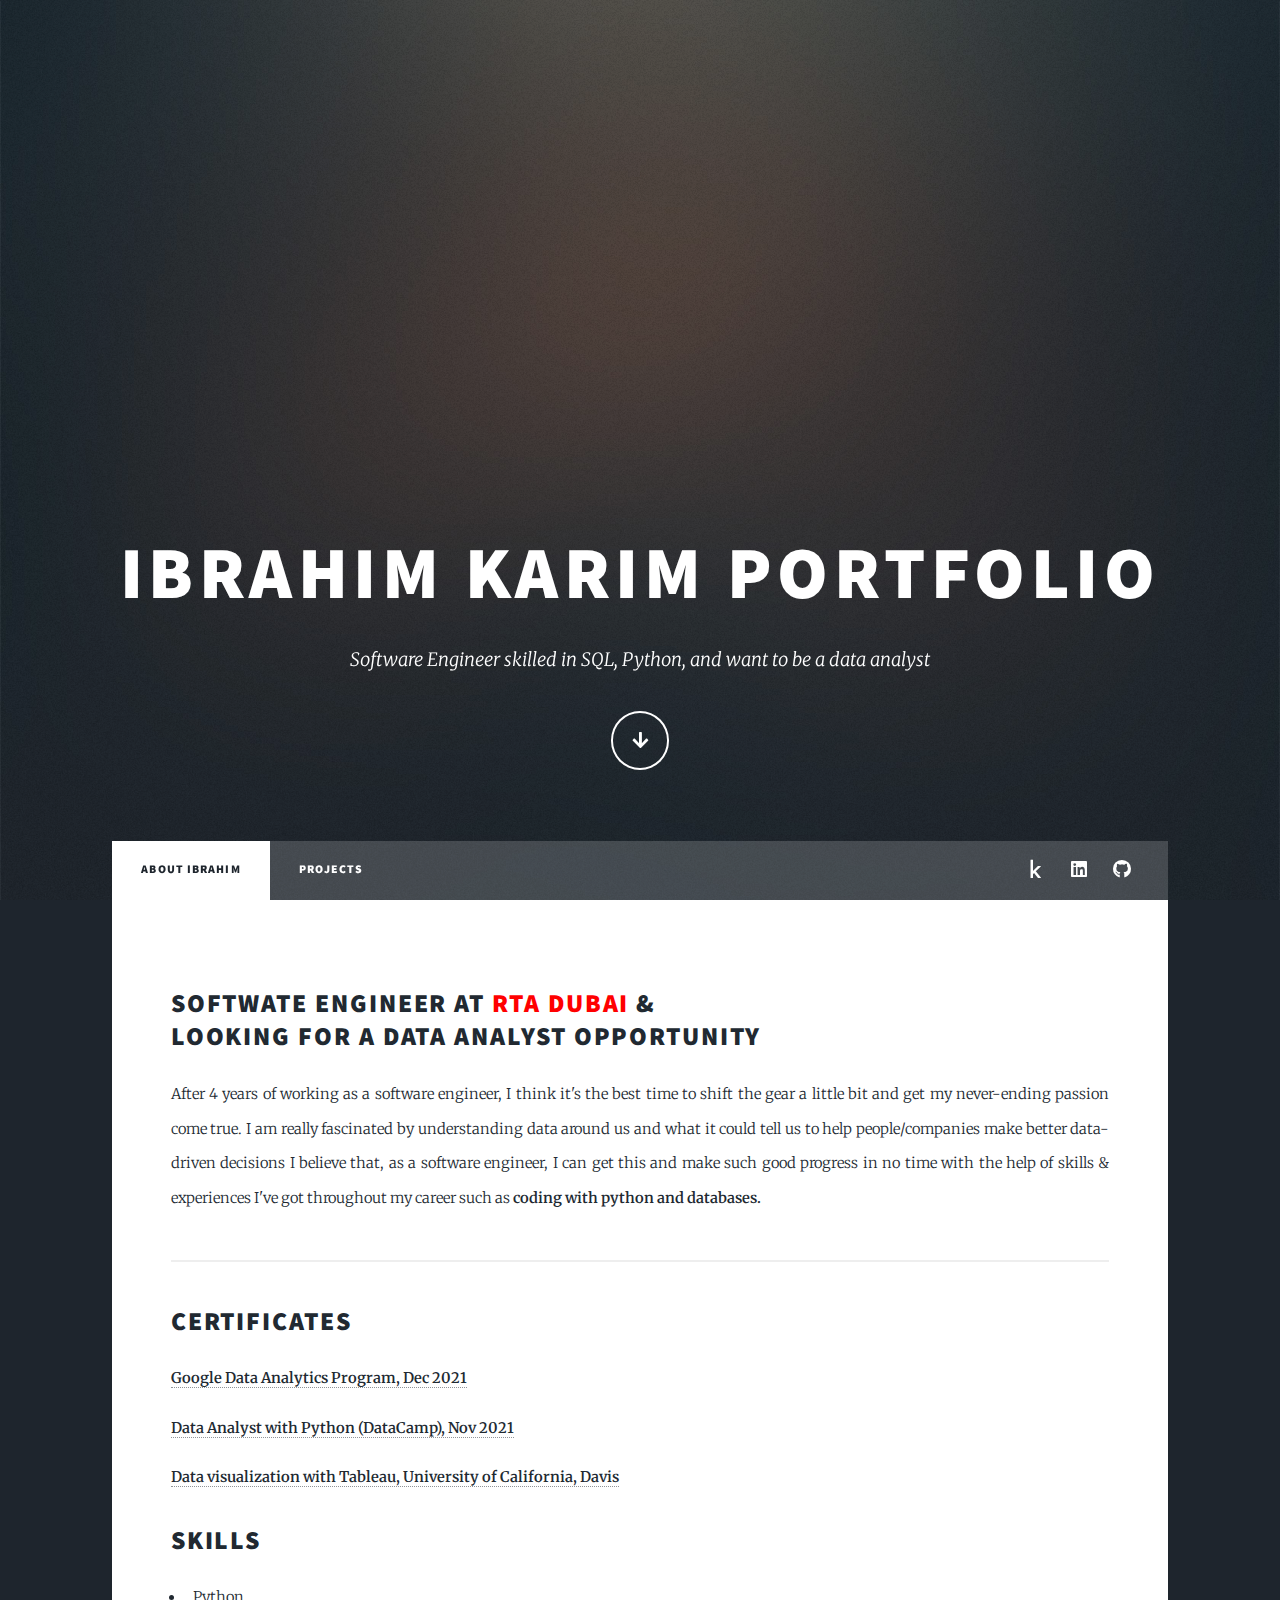
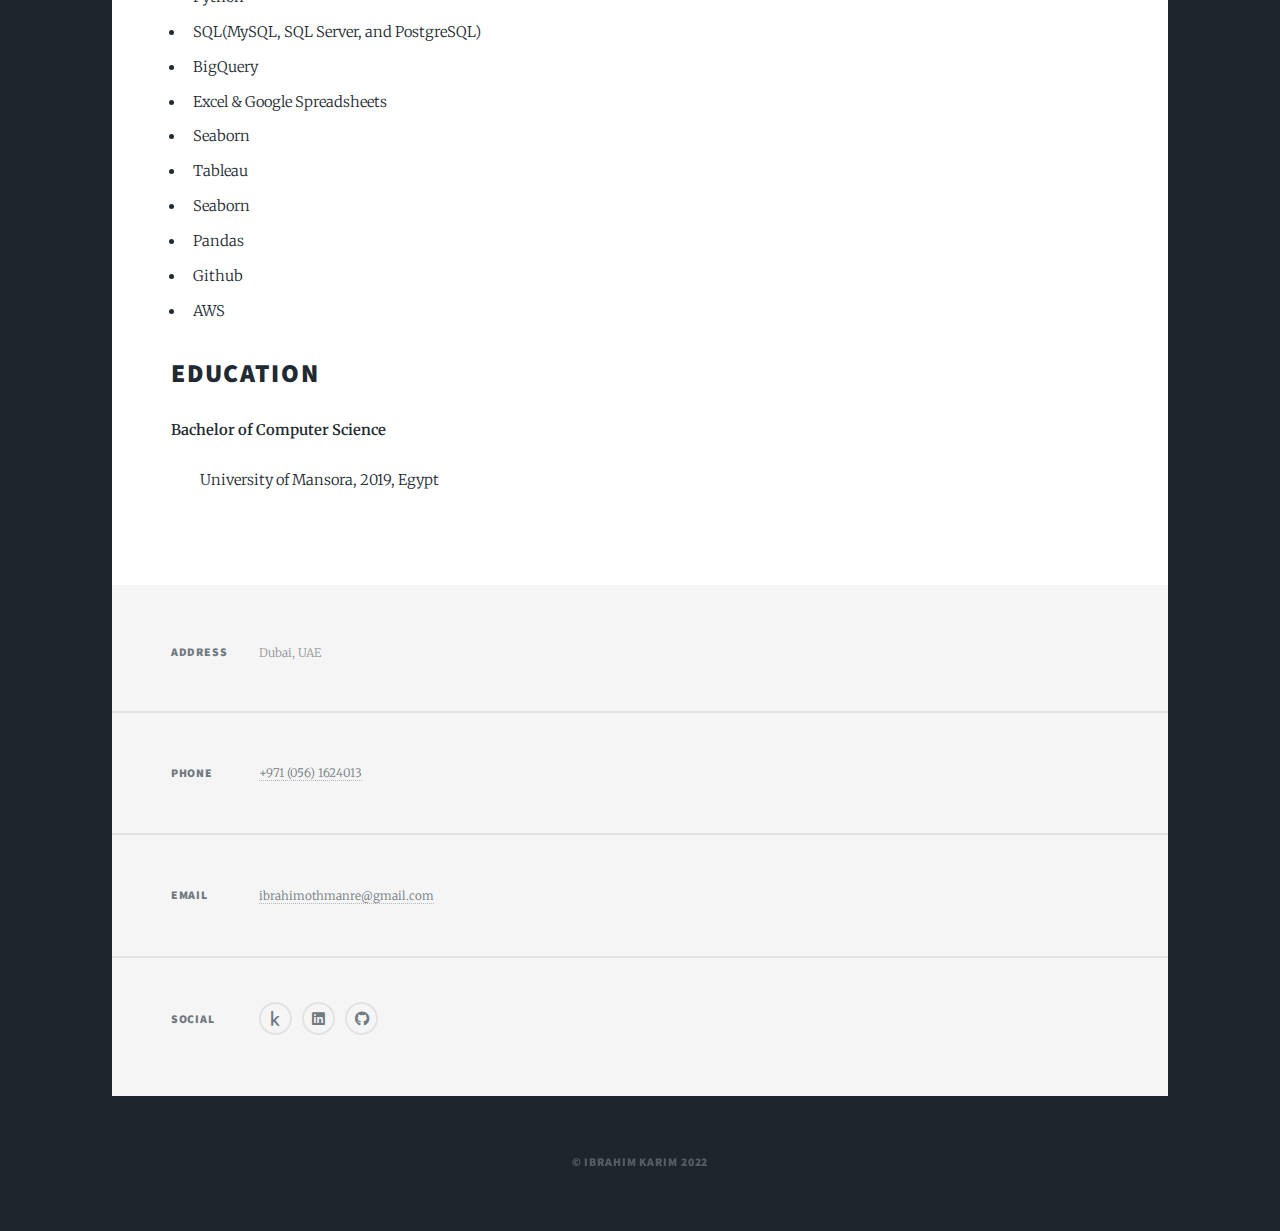
==== commit cca09e58: "Add files via upload" ====
--- a/index.html
+++ b/index.html
@@ -34,7 +34,7 @@
 					<nav id="nav">
 						<ul class="links">
 							<li class="active"><a href="index.html">About Ibrahim</a></li>
-							<li><a href="elements.html">Projects</a></li>
+							<li><a href="projects.html">Projects</a></li>
 						</ul>
 						<ul class="icons">
 							<li><a href="https://www.kaggle.com/ibrahimothman/code" class="icon brands fa-kaggle" target="_blank"><span class="label">Kaggle</span></a></li>
@@ -82,6 +82,7 @@
 											<ul>
 												<li>Python</li>
 												<li>SQL(MySQL, SQL Server, and PostgreSQL)</li>
+												<li>BigQuery</li>
 												<li>Excel & Google Spreadsheets</li>
 												<li>Seaborn</li>
 												<li>Tableau</li>
@@ -351,6 +352,7 @@
 								<li><a href="https://www.kaggle.com/ibrahimothman/code" class="icon brands alt fa-kaggle" target="_blank"><span class="label">Kaggle</span></a></li>
 								<li><a href="https://www.linkedin.com/in/ibrahim-karim-ibrahim" class="icon brands alt fa-linkedin" target="_blank"><span class="label">LinkedIn</span></a></li>
 								<li><a href="https://www.github.com/ibrahimothman" class="icon brands alt fa-github" target="_blank"><span class="label">GitHub</span></a></li>
+
 							
 							</ul>
 						</section>
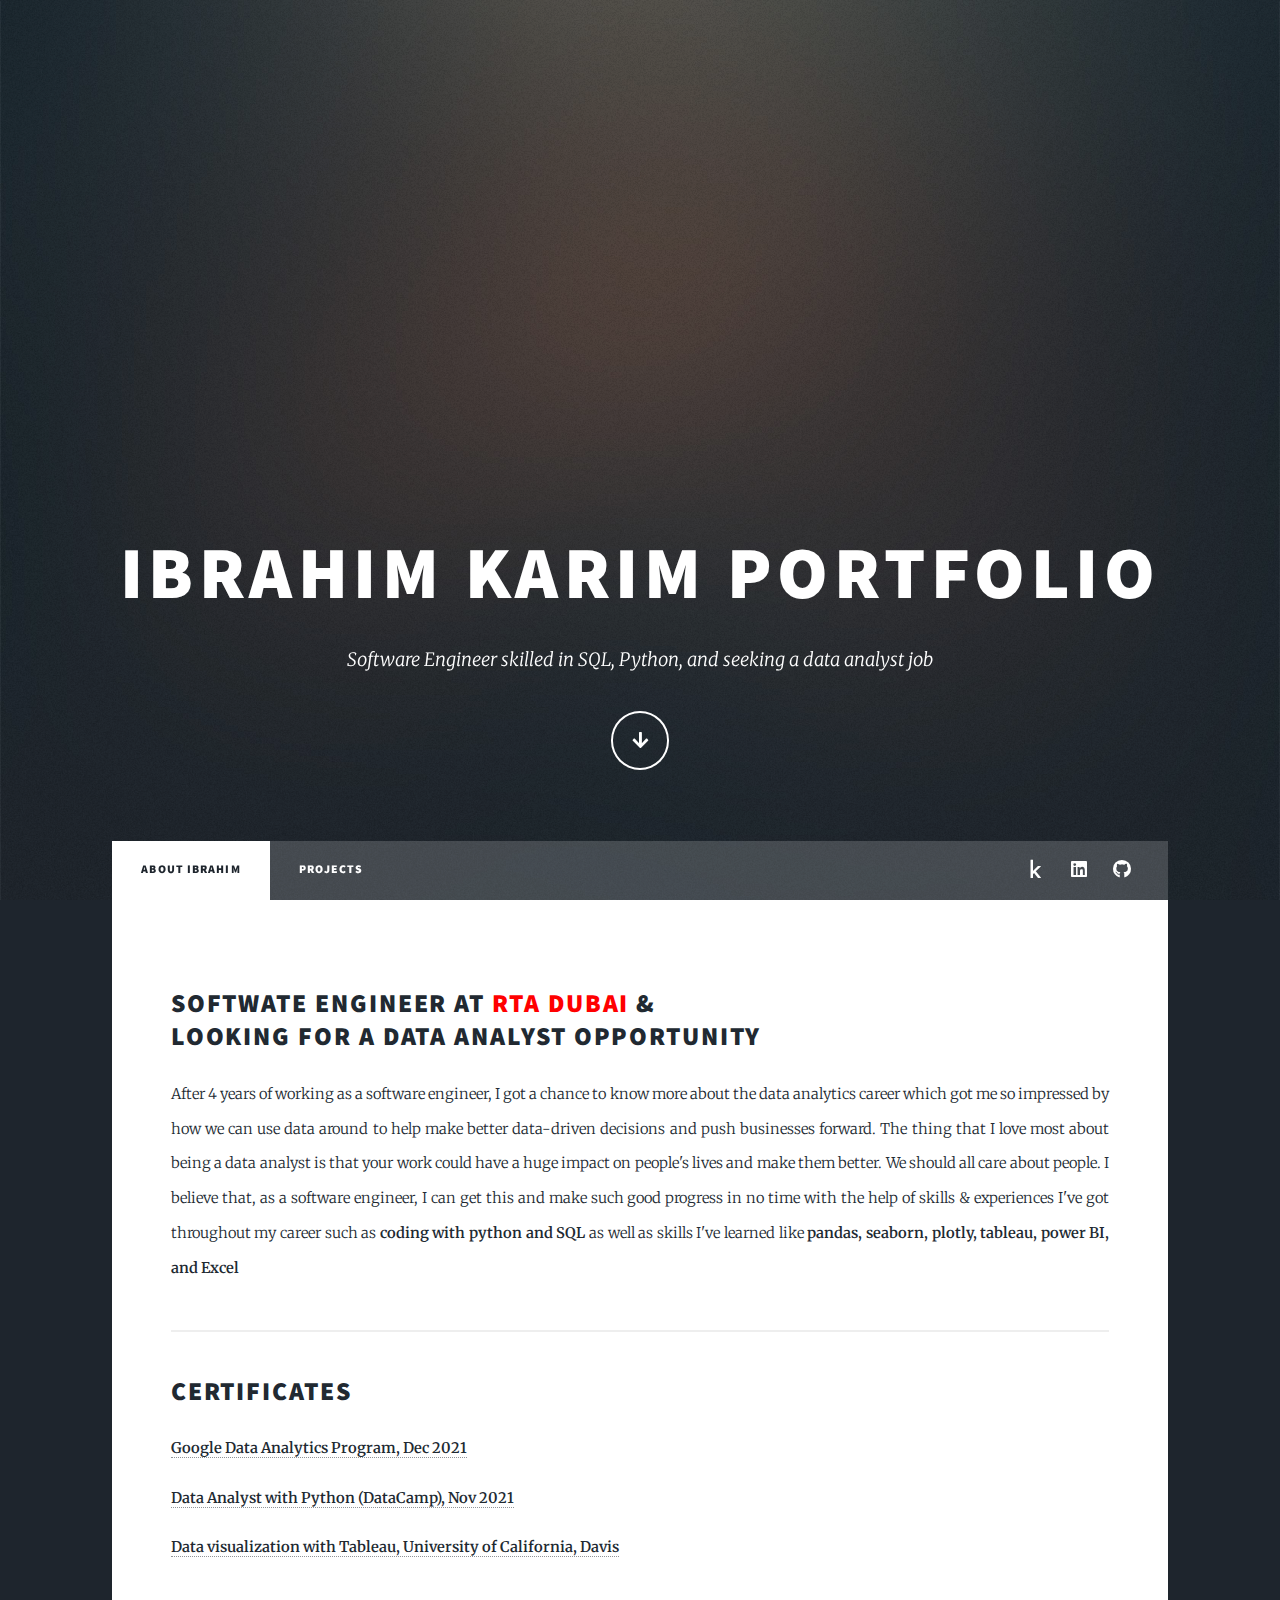
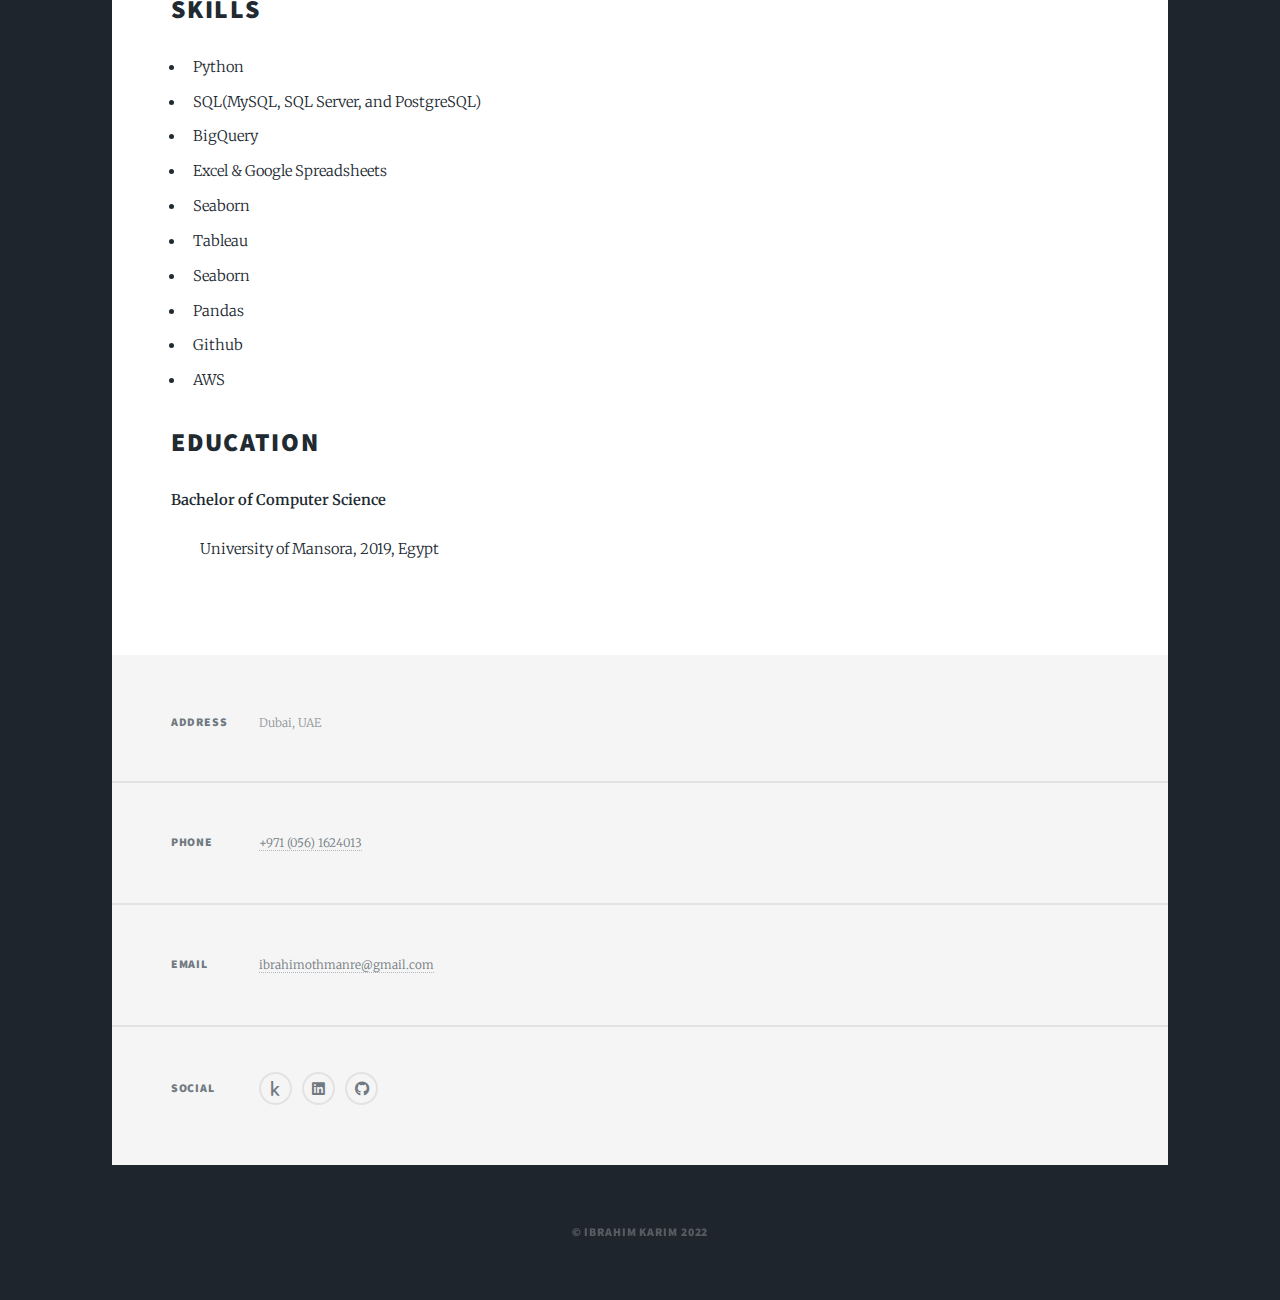
==== commit e8f688b1: "Add files via upload" ====
--- a/index.html
+++ b/index.html
@@ -20,14 +20,14 @@
 				<div id="intro">
 					<h1>Ibrahim Karim Portfolio<br />
 					</h1>
-					<p>Software Engineer skilled in SQL, Python, and want to be a data analyst</p>
+					<p>Software Engineer skilled in SQL, Python, and seeking a data analyst job</p>
 					<ul class="actions">
 						<li><a href="#header" class="button icon solid solo fa-arrow-down scrolly">Continue</a></li>
 					</ul>
 				</div>
 				<!-- Header -->
 				<header id="header">
-					<a href="index.html" class="logo">Ibrahim Karim Portfolio</a>
+					<a href="https://drive.google.com/file/d/1mOvGbPNgSnF3mQJcSBvtH5YaA_POtkBp/view?usp=sharing" target="_blank" class="logo">Download My Resume</a>
 				</header>
 
 				<!-- Nav -->
@@ -55,9 +55,11 @@
 
 								<!-- Text stuff -->
 									<h2>Softwate Engineer at <span style="color: red;">RTA Dubai</span> & <br/>looking for a data analyst opportunity</h2>
-									<p>After 4 years of working as a software engineer, I think it's the best time to shift the gear a little bit and get my never-ending passion come true.
-										I am really fascinated by understanding data around us and what it could tell us to help people/companies make better data-driven decisions
-										I believe that, as a software engineer, I can get this and make such good progress in no time with the help of skills & experiences I've got throughout my career such as <b>coding with python and databases.</b></p>
+									<p>After 4 years of working as a software engineer, I got a chance to know more about the data analytics career which got me so impressed by how we can use data around to help make better data-driven decisions and push businesses forward. 
+
+										The thing that I love most about being a data analyst is that your work could have a huge impact on people's lives and make them better. We should all care about people.
+										
+										I believe that, as a software engineer, I can get this and make such good progress in no time with the help of skills & experiences I've got throughout my career such as <b>coding with python and SQL</b> as well as skills I've learned like <b>pandas, seaborn, plotly, tableau, power BI, and Excel </b></p>
 									<hr />
 									
 									
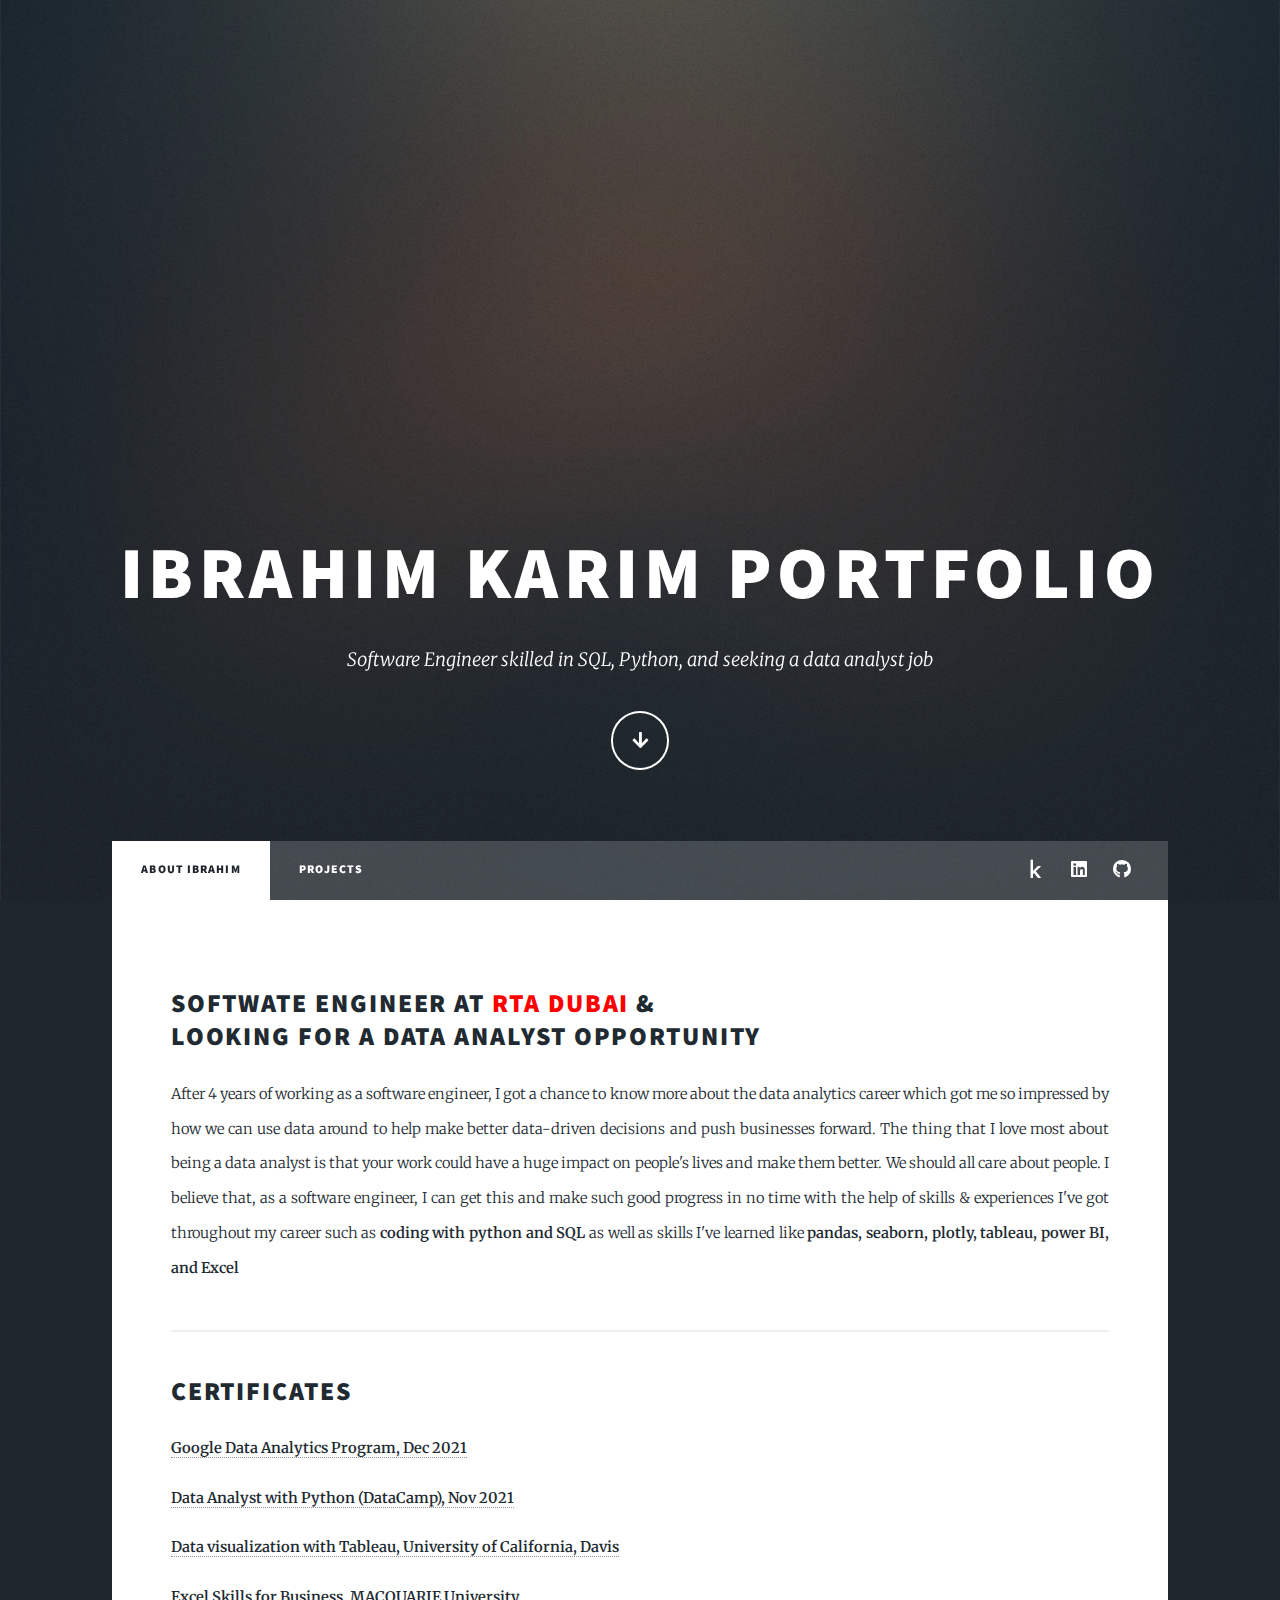
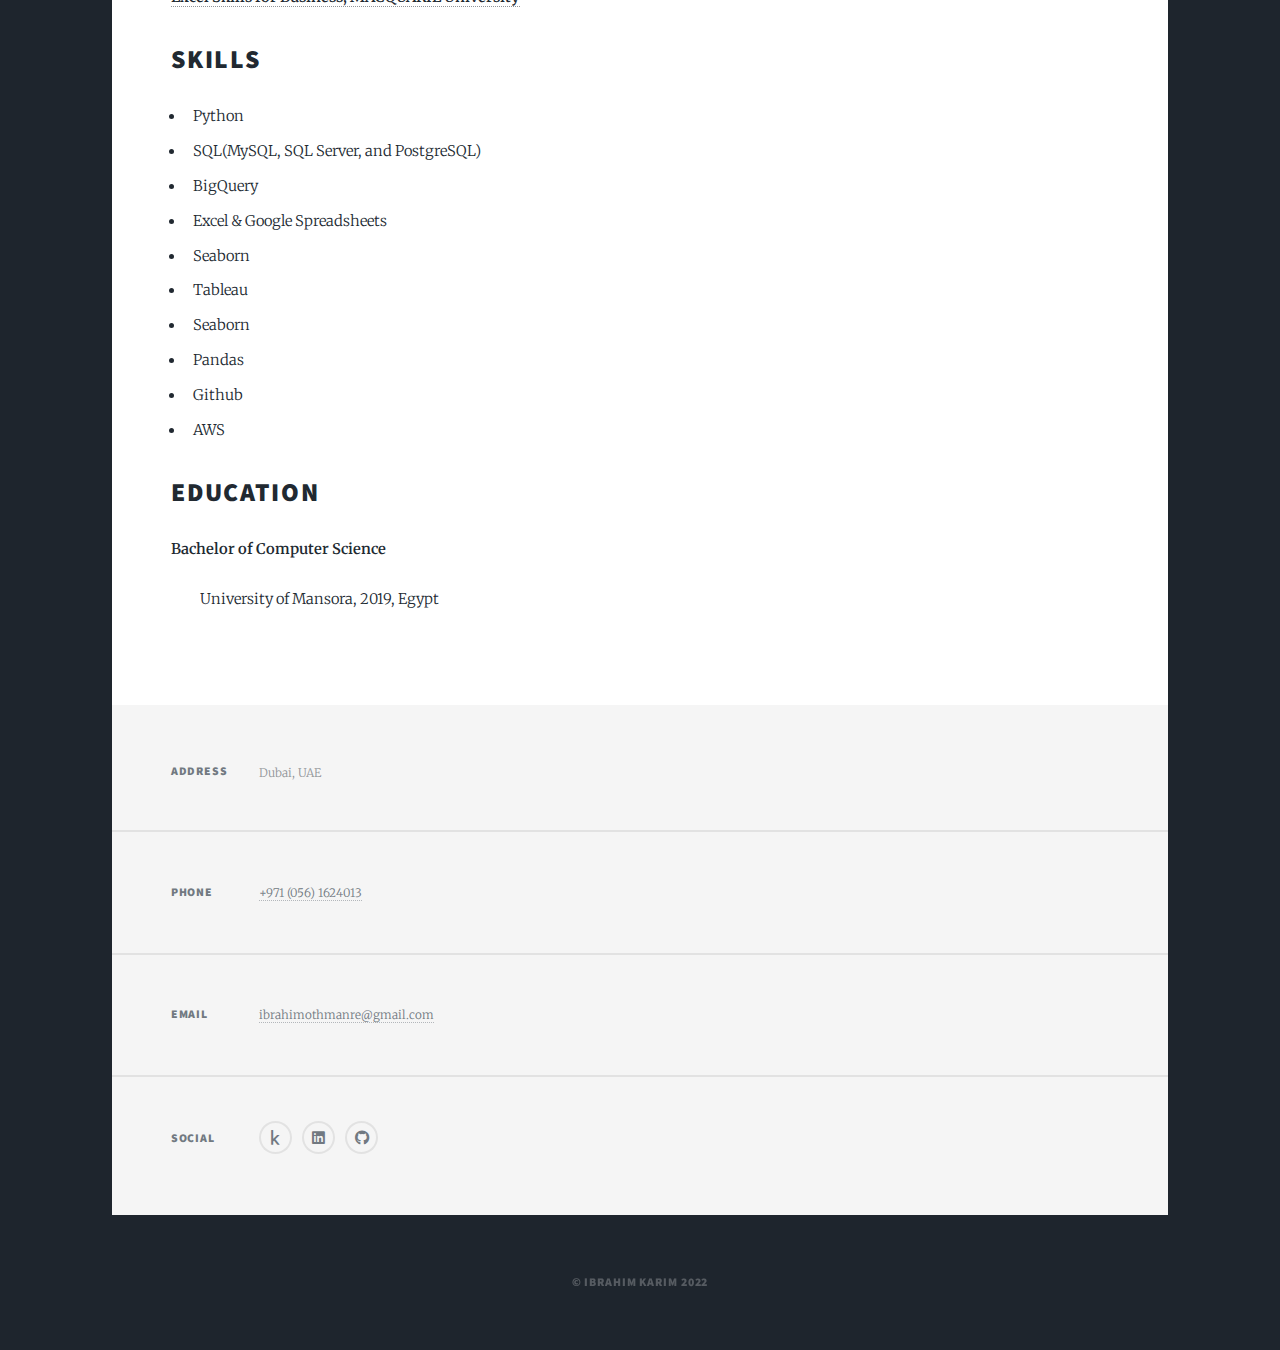
==== commit baa49922: "Add files via upload" ====
--- a/index.html
+++ b/index.html
@@ -27,7 +27,7 @@
 				</div>
 				<!-- Header -->
 				<header id="header">
-					<a href="https://drive.google.com/file/d/1mOvGbPNgSnF3mQJcSBvtH5YaA_POtkBp/view?usp=sharing" target="_blank" class="logo">Download My Resume</a>
+					<a href="https://drive.google.com/file/d/1mOvGbPNgSnF3mQJcSBvtH5YaA_POtkBp/view?usp=sharing" target="_blank" class="logo icon solid fa-download">Download My Resume</a>
 				</header>
 
 				<!-- Nav -->
@@ -74,6 +74,7 @@
 										<dt><a href="https://drive.google.com/file/d/1yxGornVXGiUDwscvagWqGNbTj4uOHnWF/view" target="_blank">Data Analyst with Python (DataCamp), Nov 2021</a></dt>
 										
 										<dt><a href="https://www.coursera.org/account/accomplishments/specialization/9HDWVJTWFBWL" target="_blank">Data visualization with Tableau, University of California, Davis</a></dt>
+										<dt><a href="https://drive.google.com/file/d/1RZKXBCUCXSuFpHz6gGfIvy3O99dQ4Iw7/view?usp=sharing" target="_blank">Excel Skills for Business, MACQUARIE University</a></dt>
 										
 									</dl>
 									<h2>Skills</h2>
--- a/assets/css/main.css
+++ b/assets/css/main.css
@@ -1,10 +1,10 @@
 @import url(fontawesome-all.min.css);
 @import url("https://fonts.googleapis.com/css?family=Merriweather:300,700,300italic,700italic|Source+Sans+Pro:900");
 
-/*
-	Massively by HTML5 UP
-	html5up.net | @ajlkn
-	Free for personal and commercial use under the CCA 3.0 license (html5up.net/license)
+/*
+	Massively by HTML5 UP
+	html5up.net | @ajlkn
+	Free for personal and commercial use under the CCA 3.0 license (html5up.net/license)
 */
 
 html, body, div, span, applet, object,
@@ -2687,6 +2687,7 @@
 		list-style: none;
 		margin-left: -1rem;
 		padding-left: 0;
+		justify-content: center;
 	}
 
 		ul.actions li {
@@ -3130,7 +3131,7 @@
 			letter-spacing: 0.075em;
 			line-height: calc(3rem - 4px);
 			margin-left: -2px;
-			min-width: 3rem;
+			min-width: 6rem;
 			position: relative;
 			text-align: center;
 			text-decoration: none;
@@ -3196,7 +3197,7 @@
 		color: #212931 !important;
 	}
 
-		.pagination a:hover {
+		/* .pagination a:hover {
 			color: #18bfef !important;
 			border-color: #18bfef;
 			z-index: 1;
@@ -3213,7 +3214,7 @@
 
 	.pagination span {
 		color: #eeeeee;
-	}
+	} */
 
 /* Wrapper */
 
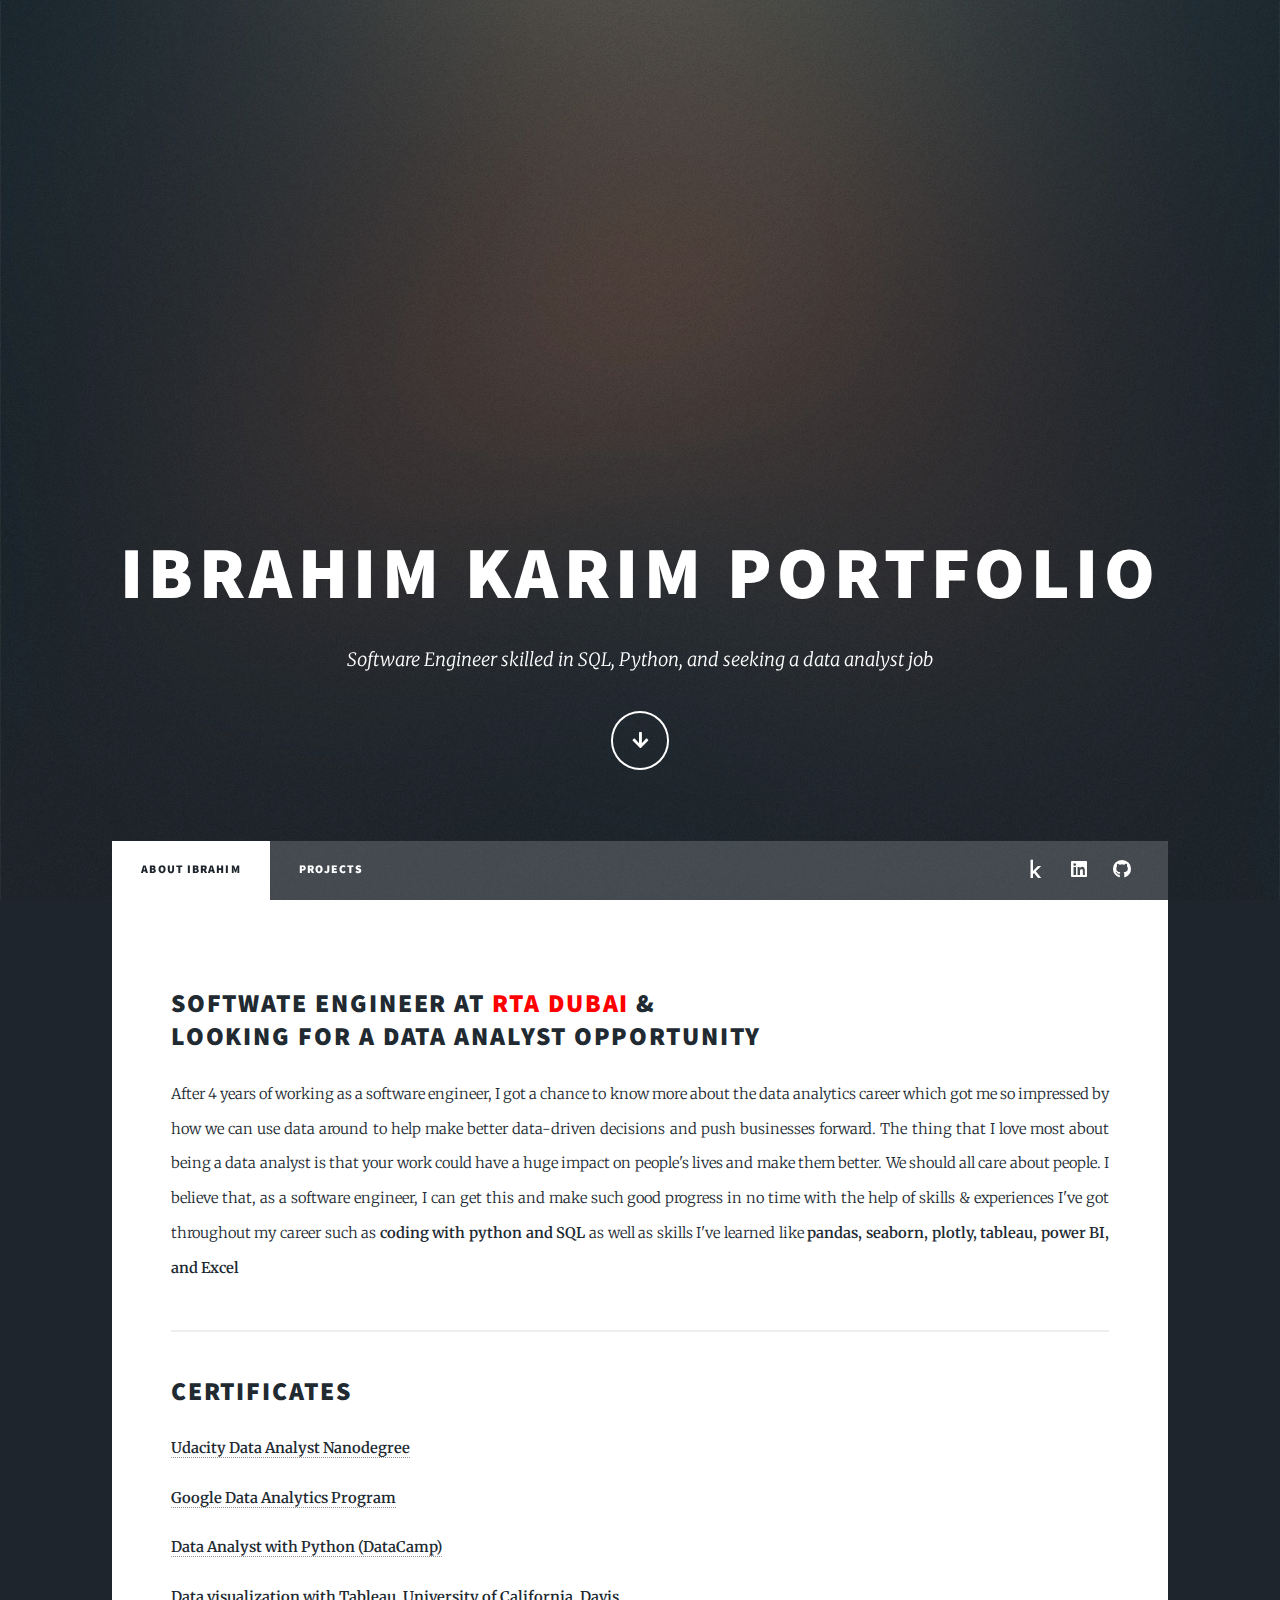
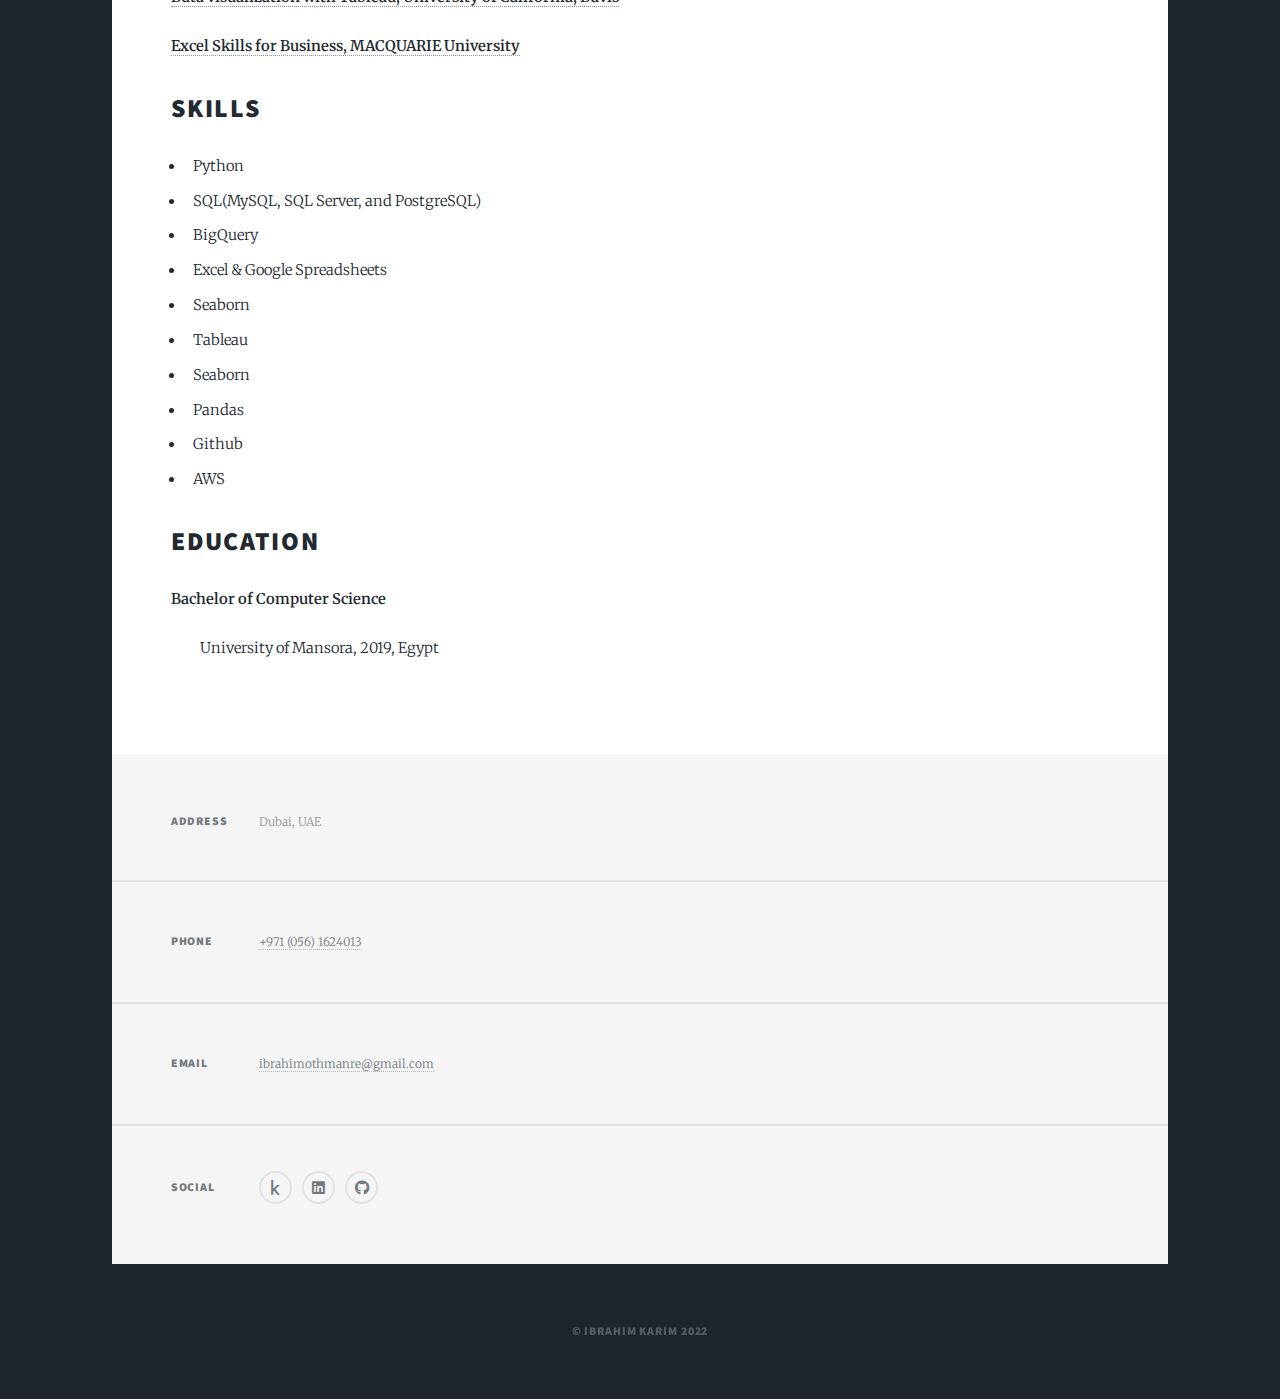
==== commit e4595565: "Add files via upload" ====
--- a/index.html
+++ b/index.html
@@ -67,11 +67,12 @@
 								<!-- Lists -->
 									<h2>Certificates</h2>
 									<dl>
-										<dt><a href="https://drive.google.com/file/d/14fw4VrXYaTwiymsh5HUPBWVeUcdtS1s3/view" target="_blanl"> Google Data Analytics Program, Dec 2021</a></dt>
+										<dt><a href="https://ibrahimothman.github.io/Udacity_Data_Analyst_Nanodegree" target="_blanl">Udacity Data Analyst Nanodegree</a></dt>
+										<dt><a href="https://drive.google.com/file/d/14fw4VrXYaTwiymsh5HUPBWVeUcdtS1s3/view" target="_blanl"> Google Data Analytics Program</a></dt>
 										<!-- <dd>
 											<p>Lorem ipsum dolor vestibulum ante ipsum primis in faucibus vestibulum. Blandit adipiscing eu felis iaculis volutpat ac adipiscing accumsan eu faucibus. Integer ac pellentesque praesent.</p>
 										</dd> -->
-										<dt><a href="https://drive.google.com/file/d/1yxGornVXGiUDwscvagWqGNbTj4uOHnWF/view" target="_blank">Data Analyst with Python (DataCamp), Nov 2021</a></dt>
+										<dt><a href="https://drive.google.com/file/d/1yxGornVXGiUDwscvagWqGNbTj4uOHnWF/view" target="_blank">Data Analyst with Python (DataCamp)</a></dt>
 										
 										<dt><a href="https://www.coursera.org/account/accomplishments/specialization/9HDWVJTWFBWL" target="_blank">Data visualization with Tableau, University of California, Davis</a></dt>
 										<dt><a href="https://drive.google.com/file/d/1RZKXBCUCXSuFpHz6gGfIvy3O99dQ4Iw7/view?usp=sharing" target="_blank">Excel Skills for Business, MACQUARIE University</a></dt>
